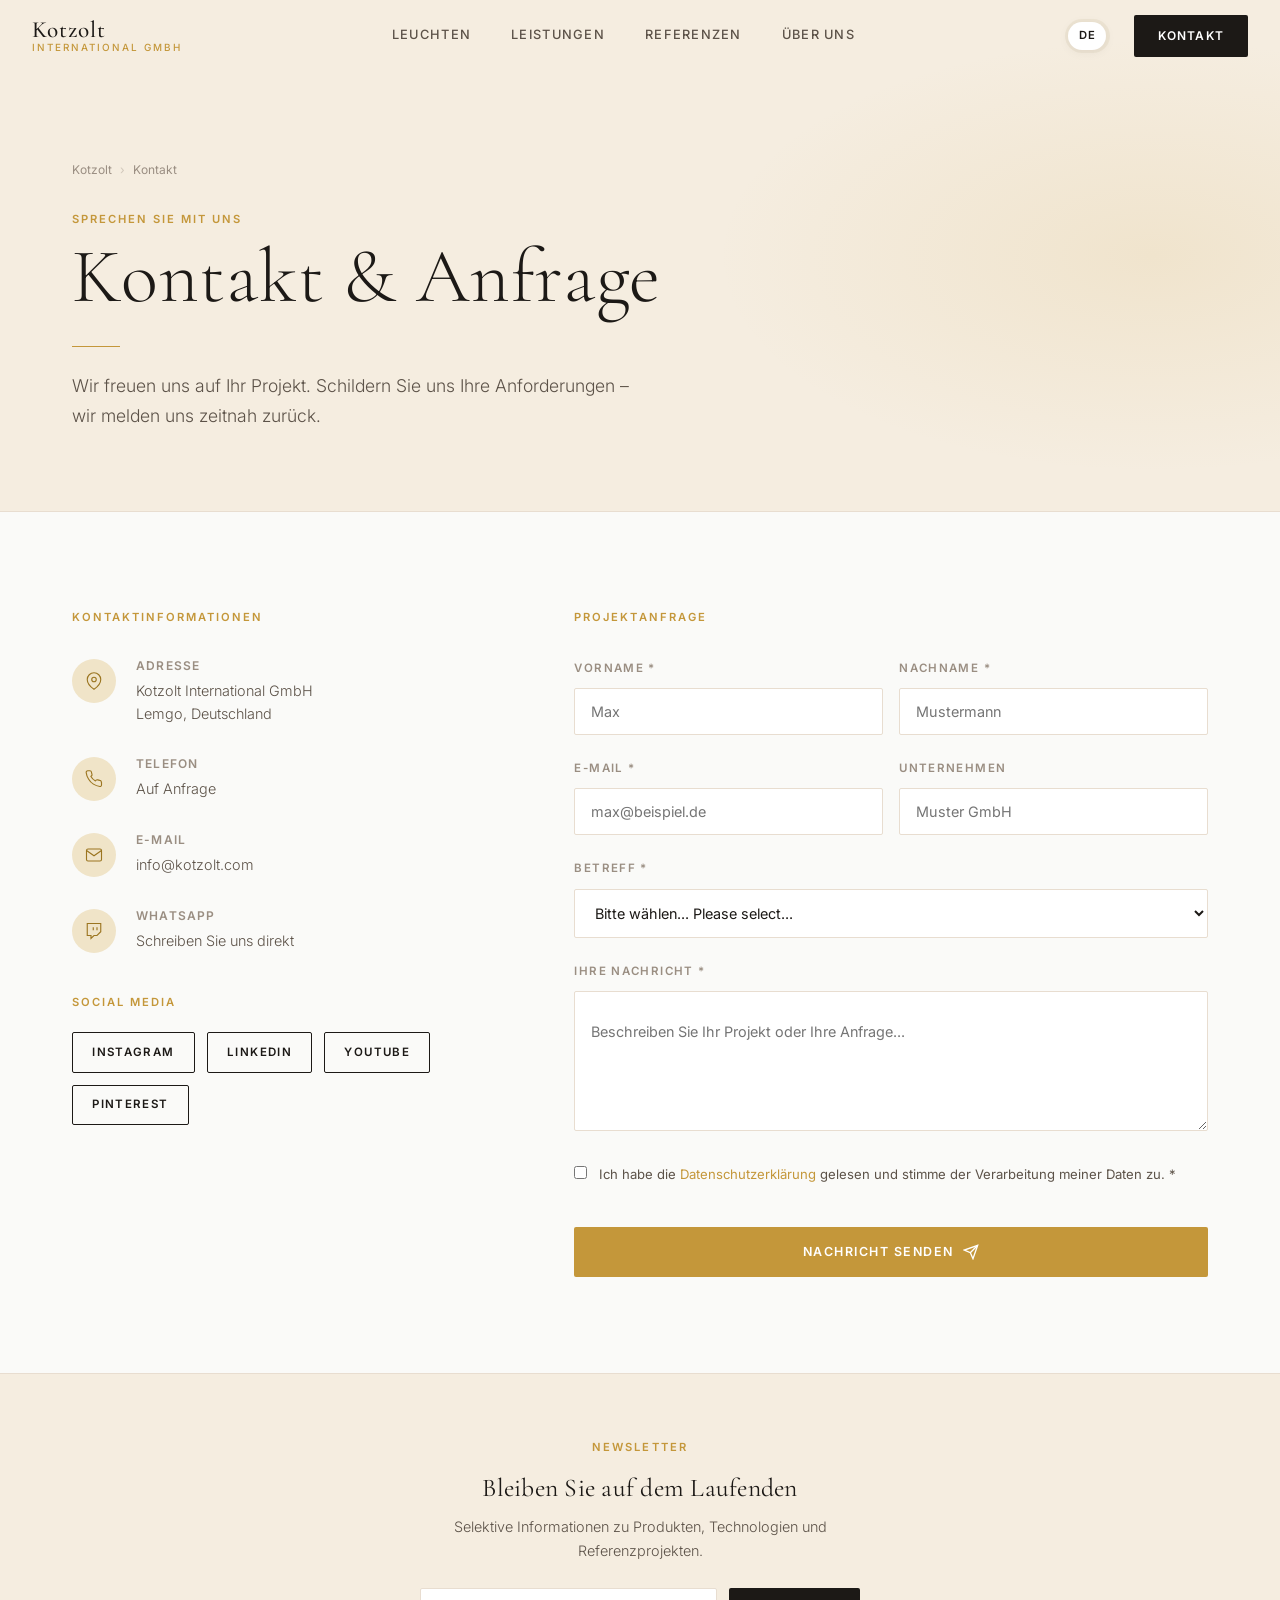
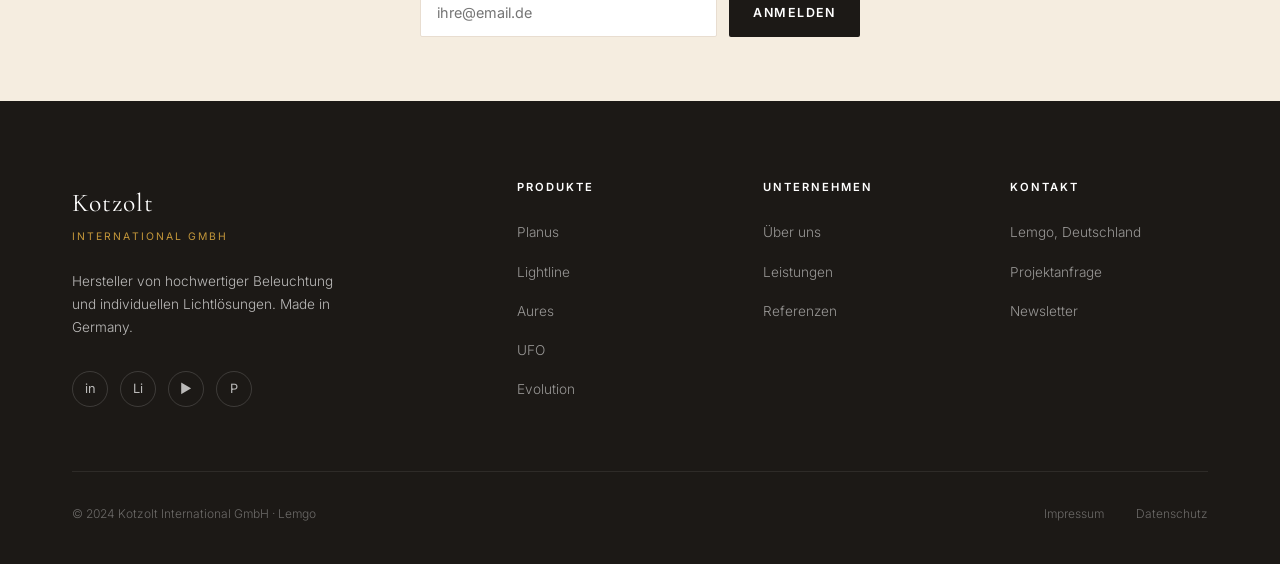
==== kontakt.html @ 17b21932 "Add complete premium bilingual website for Kotzolt International GmbH 6 HTML pages (Home, Produkte, " ====
<!DOCTYPE html>
<html lang="de" class="lang-de">
<head>
  <meta charset="UTF-8" />
  <meta name="viewport" content="width=device-width, initial-scale=1.0" />
  <title>Kontakt — Kotzolt International GmbH</title>
  <meta name="description" content="Kontaktieren Sie Kotzolt International GmbH für Projektanfragen, Beratung und individuelle Lichtlösungen." />
  <link rel="stylesheet" href="css/style.css" />
</head>
<body>

<nav class="mobile-nav" role="dialog">
  <button class="mobile-close" style="position:absolute;top:2rem;right:2rem;font-size:1.5rem;color:var(--text-primary);">✕</button>
  <a href="index.html"><span data-lang="de">Startseite</span><span data-lang="en">Home</span></a>
  <a href="produkte.html"><span data-lang="de">Leuchten</span><span data-lang="en">Products</span></a>
  <a href="leistungen.html"><span data-lang="de">Leistungen</span><span data-lang="en">Services</span></a>
  <a href="referenzen.html"><span data-lang="de">Referenzen</span><span data-lang="en">References</span></a>
  <a href="ueber-uns.html"><span data-lang="de">Über uns</span><span data-lang="en">About</span></a>
  <a href="kontakt.html"><span data-lang="de">Kontakt</span><span data-lang="en">Contact</span></a>
</nav>

<header class="site-header">
  <div class="nav-inner">
    <a href="index.html" class="nav-logo">
      <span class="logo-name">Kotzolt</span>
      <span class="logo-tagline">International GmbH</span>
    </a>
    <nav class="nav-links">
      <a href="produkte.html"><span data-lang="de">Leuchten</span><span data-lang="en">Products</span></a>
      <a href="leistungen.html"><span data-lang="de">Leistungen</span><span data-lang="en">Services</span></a>
      <a href="referenzen.html"><span data-lang="de">Referenzen</span><span data-lang="en">References</span></a>
      <a href="ueber-uns.html"><span data-lang="de">Über uns</span><span data-lang="en">About</span></a>
    </nav>
    <div class="nav-right">
      <div class="lang-switch">
        <button class="lang-btn" data-lang="de">DE</button>
        <button class="lang-btn" data-lang="en">EN</button>
      </div>
      <a href="kontakt.html" class="btn-contact active">
        <span data-lang="de">Kontakt</span><span data-lang="en">Contact</span>
      </a>
      <button class="nav-hamburger" aria-label="Menü">
        <span></span><span></span><span></span>
      </button>
    </div>
  </div>
</header>

<section class="page-hero">
  <div class="container">
    <div class="page-hero-content">
      <nav class="breadcrumb">
        <a href="index.html">Kotzolt</a>
        <span class="breadcrumb-sep">›</span>
        <span><span data-lang="de">Kontakt</span><span data-lang="en">Contact</span></span>
      </nav>
      <span class="label">
        <span data-lang="de">Sprechen Sie mit uns</span>
        <span data-lang="en">Talk to us</span>
      </span>
      <h1>
        <span data-lang="de">Kontakt &amp; Anfrage</span>
        <span data-lang="en">Contact &amp; Inquiry</span>
      </h1>
      <div class="divider"></div>
      <p>
        <span data-lang="de">Wir freuen uns auf Ihr Projekt. Schildern Sie uns Ihre Anforderungen – wir melden uns zeitnah zurück.</span>
        <span data-lang="en">We look forward to your project. Describe your requirements to us – we will get back to you promptly.</span>
      </p>
    </div>
  </div>
</section>

<section class="section">
  <div class="container">
    <div class="contact-grid">

      <!-- Contact Info -->
      <div class="fade-in">
        <span class="label" style="display:block;margin-bottom:2rem;">
          <span data-lang="de">Kontaktinformationen</span>
          <span data-lang="en">Contact Information</span>
        </span>

        <div class="contact-info-item">
          <div class="contact-icon">
            <svg viewBox="0 0 24 24"><path d="M21 10c0 7-9 13-9 13s-9-6-9-13a9 9 0 0 1 18 0z"/><circle cx="12" cy="10" r="3"/></svg>
          </div>
          <div>
            <h4>
              <span data-lang="de">Adresse</span>
              <span data-lang="en">Address</span>
            </h4>
            <p>
              Kotzolt International GmbH<br>
              Lemgo, Deutschland
            </p>
          </div>
        </div>

        <div class="contact-info-item">
          <div class="contact-icon">
            <svg viewBox="0 0 24 24"><path d="M22 16.92v3a2 2 0 0 1-2.18 2 19.79 19.79 0 0 1-8.63-3.07A19.5 19.5 0 0 1 4.69 12 19.79 19.79 0 0 1 1.61 3.42 2 2 0 0 1 3.58 1h3a2 2 0 0 1 2 1.72c.127.96.361 1.903.7 2.81a2 2 0 0 1-.45 2.11L7.91 8.54a16 16 0 0 0 6 6l.92-.92a2 2 0 0 1 2.11-.45c.907.339 1.85.573 2.81.7A2 2 0 0 1 21.73 16l.19.92z"/></svg>
          </div>
          <div>
            <h4>
              <span data-lang="de">Telefon</span>
              <span data-lang="en">Phone</span>
            </h4>
            <p>
              <a href="tel:+495261">
                <span data-lang="de">Auf Anfrage</span>
                <span data-lang="en">On request</span>
              </a>
            </p>
          </div>
        </div>

        <div class="contact-info-item">
          <div class="contact-icon">
            <svg viewBox="0 0 24 24"><path d="M4 4h16c1.1 0 2 .9 2 2v12c0 1.1-.9 2-2 2H4c-1.1 0-2-.9-2-2V6c0-1.1.9-2 2-2z"/><polyline points="22,6 12,13 2,6"/></svg>
          </div>
          <div>
            <h4>E-Mail</h4>
            <p>
              <a href="mailto:info@kotzolt.com">info@kotzolt.com</a>
            </p>
          </div>
        </div>

        <div class="contact-info-item">
          <div class="contact-icon">
            <svg viewBox="0 0 24 24"><path d="M21 2H3v16h5v4l4-4h4l5-5V2zm-10 9V7m5 4V7"/></svg>
          </div>
          <div>
            <h4>WhatsApp</h4>
            <p>
              <span data-lang="de">Schreiben Sie uns direkt</span>
              <span data-lang="en">Write to us directly</span>
            </p>
          </div>
        </div>

        <div style="margin-top:2.5rem;">
          <span class="label" style="display:block;margin-bottom:1.25rem;">
            <span data-lang="de">Social Media</span>
            <span data-lang="en">Social Media</span>
          </span>
          <div style="display:flex;gap:.75rem;flex-wrap:wrap;">
            <a href="https://www.instagram.com" target="_blank" rel="noopener" class="btn btn-outline" style="font-size:.72rem;padding:.6rem 1.2rem;">Instagram</a>
            <a href="https://www.linkedin.com" target="_blank" rel="noopener" class="btn btn-outline" style="font-size:.72rem;padding:.6rem 1.2rem;">LinkedIn</a>
            <a href="https://www.youtube.com/@kotzolt6738" target="_blank" rel="noopener" class="btn btn-outline" style="font-size:.72rem;padding:.6rem 1.2rem;">YouTube</a>
            <a href="https://www.pinterest.com" target="_blank" rel="noopener" class="btn btn-outline" style="font-size:.72rem;padding:.6rem 1.2rem;">Pinterest</a>
          </div>
        </div>
      </div>

      <!-- Contact Form -->
      <div class="fade-in fade-in-delay-1">
        <span class="label" style="display:block;margin-bottom:2rem;">
          <span data-lang="de">Projektanfrage</span>
          <span data-lang="en">Project Inquiry</span>
        </span>

        <form id="contactForm" novalidate>
          <div class="form-row">
            <div class="form-group">
              <label for="firstName">
                <span data-lang="de">Vorname *</span>
                <span data-lang="en">First name *</span>
              </label>
              <input type="text" id="firstName" name="firstName" required
                placeholder="Max" />
            </div>
            <div class="form-group">
              <label for="lastName">
                <span data-lang="de">Nachname *</span>
                <span data-lang="en">Last name *</span>
              </label>
              <input type="text" id="lastName" name="lastName" required
                placeholder="Mustermann" />
            </div>
          </div>

          <div class="form-row">
            <div class="form-group">
              <label for="email">E-Mail *</label>
              <input type="email" id="email" name="email" required
                placeholder="max@beispiel.de" />
            </div>
            <div class="form-group">
              <label for="company">
                <span data-lang="de">Unternehmen</span>
                <span data-lang="en">Company</span>
              </label>
              <input type="text" id="company" name="company"
                placeholder="Muster GmbH" />
            </div>
          </div>

          <div class="form-group">
            <label for="subject">
              <span data-lang="de">Betreff *</span>
              <span data-lang="en">Subject *</span>
            </label>
            <select id="subject" name="subject" required>
              <option value="" disabled selected>
                <span data-lang="de">Bitte wählen...</span>
                <span data-lang="en">Please select...</span>
              </option>
              <option value="produkt"><span data-lang="de">Produktanfrage</span><span data-lang="en">Product inquiry</span></option>
              <option value="projekt"><span data-lang="de">Projektberatung</span><span data-lang="en">Project consultation</span></option>
              <option value="sanierung"><span data-lang="de">Leuchtensanierung</span><span data-lang="en">Luminaire renovation</span></option>
              <option value="sonder"><span data-lang="de">Sonderanfertigung</span><span data-lang="en">Custom solution</span></option>
              <option value="karriere"><span data-lang="de">Karriere</span><span data-lang="en">Careers</span></option>
              <option value="sonstiges"><span data-lang="de">Sonstiges</span><span data-lang="en">Other</span></option>
            </select>
          </div>

          <div class="form-group">
            <label for="message">
              <span data-lang="de">Ihre Nachricht *</span>
              <span data-lang="en">Your message *</span>
            </label>
            <textarea id="message" name="message" required
              placeholder="&#10;Beschreiben Sie Ihr Projekt oder Ihre Anfrage...&#10;"></textarea>
          </div>

          <div class="form-group" style="display:flex;align-items:flex-start;gap:.75rem;">
            <input type="checkbox" id="privacy" name="privacy" required
              style="width:auto;margin-top:.2rem;accent-color:var(--gold);" />
            <label for="privacy" style="text-transform:none;letter-spacing:0;font-size:.82rem;color:var(--text-secondary);font-weight:400;">
              <span data-lang="de">Ich habe die <a href="#" style="color:var(--gold);">Datenschutzerklärung</a> gelesen und stimme der Verarbeitung meiner Daten zu. *</span>
              <span data-lang="en">I have read the <a href="#" style="color:var(--gold);">Privacy Policy</a> and consent to the processing of my data. *</span>
            </label>
          </div>

          <button type="submit" class="btn btn-gold" style="width:100%;justify-content:center;margin-top:.5rem;">
            <span data-lang="de">Nachricht senden</span>
            <span data-lang="en">Send message</span>
            <svg viewBox="0 0 24 24" stroke="currentColor" fill="none" stroke-width="2" style="width:16px;height:16px;">
              <line x1="22" y1="2" x2="11" y2="13"/><polygon points="22 2 15 22 11 13 2 9 22 2"/>
            </svg>
          </button>
        </form>
      </div>

    </div>
  </div>
</section>

<!-- Newsletter -->
<section class="section-sm" style="background:var(--bg-warm);border-top:1px solid var(--border);">
  <div class="container" style="text-align:center;max-width:560px;margin:0 auto;">
    <span class="label fade-in" style="display:block;margin-bottom:1rem;">Newsletter</span>
    <h3 class="fade-in fade-in-delay-1" style="margin-bottom:.75rem;font-size:1.6rem;">
      <span data-lang="de">Bleiben Sie auf dem Laufenden</span>
      <span data-lang="en">Stay up to date</span>
    </h3>
    <p class="fade-in fade-in-delay-2" style="color:var(--text-secondary);font-size:.9rem;font-weight:300;margin-bottom:1.5rem;">
      <span data-lang="de">Selektive Informationen zu Produkten, Technologien und Referenzprojekten.</span>
      <span data-lang="en">Selective information on products, technologies and reference projects.</span>
    </p>
    <form class="fade-in fade-in-delay-3" style="display:flex;gap:.75rem;max-width:440px;margin:0 auto;" onsubmit="return false;">
      <input type="email" placeholder="ihre@email.de" style="flex:1;padding:.875rem 1rem;border:1px solid var(--border);border-radius:var(--radius);font-family:var(--font-sans);font-size:.9rem;background:var(--white);outline:none;" />
      <button type="submit" class="btn btn-primary" style="white-space:nowrap;padding:.875rem 1.5rem;">
        <span data-lang="de">Anmelden</span>
        <span data-lang="en">Subscribe</span>
      </button>
    </form>
  </div>
</section>

<footer class="site-footer">
  <div class="container">
    <div class="footer-grid">
      <div class="footer-brand">
        <div class="logo-name">Kotzolt</div>
        <div class="logo-sub">International GmbH</div>
        <p><span data-lang="de">Hersteller von hochwertiger Beleuchtung und individuellen Lichtlösungen. Made in Germany.</span><span data-lang="en">Manufacturer of high-quality lighting and individual light solutions. Made in Germany.</span></p>
        <div class="footer-social">
          <a href="#" class="social-icon">in</a>
          <a href="#" class="social-icon">Li</a>
          <a href="#" class="social-icon">▶</a>
          <a href="#" class="social-icon">P</a>
        </div>
      </div>
      <div class="footer-col">
        <h5><span data-lang="de">Produkte</span><span data-lang="en">Products</span></h5>
        <ul>
          <li><a href="produkte.html">Planus</a></li>
          <li><a href="produkte.html">Lightline</a></li>
          <li><a href="produkte.html">Aures</a></li>
          <li><a href="produkte.html">UFO</a></li>
          <li><a href="produkte.html">Evolution</a></li>
        </ul>
      </div>
      <div class="footer-col">
        <h5><span data-lang="de">Unternehmen</span><span data-lang="en">Company</span></h5>
        <ul>
          <li><a href="ueber-uns.html"><span data-lang="de">Über uns</span><span data-lang="en">About us</span></a></li>
          <li><a href="leistungen.html"><span data-lang="de">Leistungen</span><span data-lang="en">Services</span></a></li>
          <li><a href="referenzen.html"><span data-lang="de">Referenzen</span><span data-lang="en">References</span></a></li>
        </ul>
      </div>
      <div class="footer-col">
        <h5><span data-lang="de">Kontakt</span><span data-lang="en">Contact</span></h5>
        <ul>
          <li><a href="kontakt.html">Lemgo, Deutschland</a></li>
          <li><a href="kontakt.html"><span data-lang="de">Projektanfrage</span><span data-lang="en">Project inquiry</span></a></li>
          <li><a href="kontakt.html">Newsletter</a></li>
        </ul>
      </div>
    </div>
    <div class="footer-bottom">
      <span>© 2024 Kotzolt International GmbH · Lemgo</span>
      <div class="footer-legal">
        <a href="#"><span data-lang="de">Impressum</span><span data-lang="en">Legal Notice</span></a>
        <a href="#"><span data-lang="de">Datenschutz</span><span data-lang="en">Privacy Policy</span></a>
      </div>
    </div>
  </div>
</footer>

<script src="js/main.js"></script>
</body>
</html>
---- css/style.css ----
/* ============================================================
   KOTZOLT INTERNATIONAL GMBH — Premium Design
   Hell & Elegant · Warm & Atmosphärisch
   ============================================================ */

@import url('https://fonts.googleapis.com/css2?family=Cormorant+Garamond:ital,wght@0,300;0,400;0,500;0,600;1,300;1,400&family=Inter:wght@300;400;500;600&display=swap');

/* ── Variables ─────────────────────────────────────────────── */
:root {
  --bg-primary:    #FAFAF8;
  --bg-warm:       #F5EDE0;
  --bg-cream:      #EDE4D3;
  --bg-card:       #FDFCF9;
  --text-primary:  #1C1916;
  --text-secondary:#5C5248;
  --text-muted:    #9A8E82;
  --gold:          #C4973A;
  --gold-light:    #D4B060;
  --gold-pale:     #F0E4C8;
  --gold-dark:     #9B7520;
  --border:        #E8DDD0;
  --border-light:  #F0EAE0;
  --white:         #FFFFFF;
  --shadow-sm:     0 2px 12px rgba(28,25,22,.06);
  --shadow-md:     0 6px 30px rgba(28,25,22,.10);
  --shadow-lg:     0 16px 60px rgba(28,25,22,.13);
  --radius:        2px;
  --radius-md:     6px;
  --transition:    .35s cubic-bezier(.4,0,.2,1);
  --font-serif:    'Cormorant Garamond', Georgia, serif;
  --font-sans:     'Inter', system-ui, sans-serif;
}

/* ── Reset & Base ───────────────────────────────────────────── */
*, *::before, *::after { box-sizing: border-box; margin: 0; padding: 0; }

html {
  font-size: 16px;
  scroll-behavior: smooth;
  -webkit-font-smoothing: antialiased;
}

body {
  font-family: var(--font-sans);
  background: var(--bg-primary);
  color: var(--text-primary);
  line-height: 1.7;
  overflow-x: hidden;
}

img { max-width: 100%; display: block; }
a  { color: inherit; text-decoration: none; }
ul { list-style: none; }
button { cursor: pointer; border: none; background: none; font: inherit; }

/* ── Typography ─────────────────────────────────────────────── */
h1, h2, h3, h4, h5 {
  font-family: var(--font-serif);
  font-weight: 400;
  line-height: 1.18;
  letter-spacing: .01em;
}
h1 { font-size: clamp(2.8rem, 6vw, 5.5rem); }
h2 { font-size: clamp(2rem, 4vw, 3.4rem); }
h3 { font-size: clamp(1.5rem, 2.5vw, 2rem); }
h4 { font-size: 1.25rem; }

.label {
  font-family: var(--font-sans);
  font-size: .7rem;
  font-weight: 600;
  letter-spacing: .18em;
  text-transform: uppercase;
  color: var(--gold);
}

/* ── Layout ─────────────────────────────────────────────────── */
.container { max-width: 1200px; margin: 0 auto; padding: 0 2rem; }
.section    { padding: 6rem 0; }
.section-sm { padding: 4rem 0; }
.section-lg { padding: 9rem 0; }

.grid-2 { display: grid; grid-template-columns: repeat(2, 1fr); gap: 2rem; }
.grid-3 { display: grid; grid-template-columns: repeat(3, 1fr); gap: 2rem; }
.grid-4 { display: grid; grid-template-columns: repeat(4, 1fr); gap: 1.5rem; }

/* ── Divider ────────────────────────────────────────────────── */
.divider {
  width: 48px;
  height: 1px;
  background: var(--gold);
  margin: 1.5rem 0;
}
.divider-center { margin: 1.5rem auto; }

/* ── Navigation ─────────────────────────────────────────────── */
.site-header {
  position: fixed;
  top: 0; left: 0; right: 0;
  z-index: 100;
  transition: background var(--transition), box-shadow var(--transition);
}

.site-header.scrolled {
  background: rgba(250,250,248,.95);
  backdrop-filter: blur(12px);
  -webkit-backdrop-filter: blur(12px);
  box-shadow: var(--shadow-sm);
}

.nav-inner {
  display: flex;
  align-items: center;
  justify-content: space-between;
  height: 72px;
  padding: 0 2rem;
  max-width: 1360px;
  margin: 0 auto;
}

.nav-logo {
  display: flex;
  flex-direction: column;
  line-height: 1;
}

.nav-logo .logo-name {
  font-family: var(--font-serif);
  font-size: 1.45rem;
  font-weight: 500;
  color: var(--text-primary);
  letter-spacing: .04em;
}

.nav-logo .logo-tagline {
  font-size: .62rem;
  font-weight: 500;
  letter-spacing: .2em;
  text-transform: uppercase;
  color: var(--gold);
  margin-top: .1rem;
}

.nav-links {
  display: flex;
  align-items: center;
  gap: 2.5rem;
}

.nav-links a {
  font-size: .8rem;
  font-weight: 500;
  letter-spacing: .1em;
  text-transform: uppercase;
  color: var(--text-secondary);
  transition: color var(--transition);
  position: relative;
  padding-bottom: .2rem;
}

.nav-links a::after {
  content: '';
  position: absolute;
  bottom: 0; left: 0;
  width: 0; height: 1px;
  background: var(--gold);
  transition: width var(--transition);
}

.nav-links a:hover, .nav-links a.active {
  color: var(--text-primary);
}
.nav-links a:hover::after, .nav-links a.active::after { width: 100%; }

.nav-right {
  display: flex;
  align-items: center;
  gap: 1.5rem;
}

/* Language toggle */
.lang-switch {
  display: flex;
  align-items: center;
  gap: .2rem;
  background: var(--bg-cream);
  border-radius: 20px;
  padding: .15rem .2rem;
}

.lang-btn {
  font-size: .7rem;
  font-weight: 600;
  letter-spacing: .1em;
  padding: .3rem .65rem;
  border-radius: 16px;
  color: var(--text-muted);
  transition: all var(--transition);
}

.lang-btn.active {
  background: var(--white);
  color: var(--text-primary);
  box-shadow: var(--shadow-sm);
}

.btn-contact {
  font-size: .75rem;
  font-weight: 600;
  letter-spacing: .1em;
  text-transform: uppercase;
  padding: .65rem 1.5rem;
  background: var(--text-primary);
  color: var(--white);
  border-radius: var(--radius);
  transition: all var(--transition);
}

.btn-contact:hover {
  background: var(--gold-dark);
}

.nav-hamburger {
  display: none;
  flex-direction: column;
  gap: 5px;
  padding: .5rem;
}

.nav-hamburger span {
  display: block;
  width: 24px;
  height: 1.5px;
  background: var(--text-primary);
  transition: all var(--transition);
}

/* Mobile nav */
.mobile-nav {
  display: none;
  position: fixed;
  inset: 0;
  background: var(--bg-primary);
  z-index: 99;
  flex-direction: column;
  align-items: center;
  justify-content: center;
  gap: 2rem;
}

.mobile-nav.open { display: flex; }

.mobile-nav a {
  font-family: var(--font-serif);
  font-size: 2rem;
  color: var(--text-primary);
  transition: color var(--transition);
}
.mobile-nav a:hover { color: var(--gold); }

/* ── Buttons ─────────────────────────────────────────────────── */
.btn {
  display: inline-flex;
  align-items: center;
  gap: .6rem;
  font-size: .78rem;
  font-weight: 600;
  letter-spacing: .12em;
  text-transform: uppercase;
  padding: .9rem 2rem;
  border-radius: var(--radius);
  transition: all var(--transition);
}

.btn-primary {
  background: var(--text-primary);
  color: var(--white);
}
.btn-primary:hover {
  background: var(--gold-dark);
  transform: translateY(-1px);
  box-shadow: var(--shadow-md);
}

.btn-outline {
  background: transparent;
  color: var(--text-primary);
  border: 1px solid var(--text-primary);
}
.btn-outline:hover {
  background: var(--text-primary);
  color: var(--white);
}

.btn-gold {
  background: var(--gold);
  color: var(--white);
}
.btn-gold:hover {
  background: var(--gold-dark);
  box-shadow: 0 4px 20px rgba(196,151,58,.35);
  transform: translateY(-1px);
}

.btn svg { width: 16px; height: 16px; transition: transform var(--transition); }
.btn:hover svg { transform: translateX(3px); }

/* ── Hero ────────────────────────────────────────────────────── */
.hero {
  min-height: 100vh;
  display: flex;
  align-items: center;
  position: relative;
  overflow: hidden;
  background: var(--bg-primary);
}

.hero::before {
  content: '';
  position: absolute;
  top: -10%;
  right: -5%;
  width: 65%;
  height: 120%;
  background: radial-gradient(ellipse at 70% 40%, rgba(212,176,96,.18) 0%, rgba(240,228,200,.12) 40%, transparent 70%);
  pointer-events: none;
}

.hero::after {
  content: '';
  position: absolute;
  bottom: 0; left: 0;
  width: 100%; height: 1px;
  background: linear-gradient(90deg, transparent, var(--border), transparent);
}

.hero-content {
  position: relative;
  z-index: 1;
  max-width: 780px;
  padding-top: 72px;
}

.hero-content .label { margin-bottom: 1.5rem; }

.hero-content h1 {
  font-weight: 300;
  color: var(--text-primary);
  margin-bottom: 1.5rem;
}

.hero-content h1 em {
  font-style: italic;
  color: var(--gold);
}

.hero-lead {
  font-size: 1.1rem;
  color: var(--text-secondary);
  max-width: 520px;
  margin-bottom: 2.5rem;
  font-weight: 300;
}

.hero-cta {
  display: flex;
  align-items: center;
  gap: 1.5rem;
  flex-wrap: wrap;
}

.hero-scroll {
  position: absolute;
  bottom: 2.5rem;
  left: 50%;
  transform: translateX(-50%);
  display: flex;
  flex-direction: column;
  align-items: center;
  gap: .5rem;
  color: var(--text-muted);
  font-size: .65rem;
  letter-spacing: .2em;
  text-transform: uppercase;
  animation: scrollBounce 2.5s ease-in-out infinite;
}

.scroll-line {
  width: 1px;
  height: 48px;
  background: linear-gradient(to bottom, var(--gold), transparent);
}

@keyframes scrollBounce {
  0%, 100% { transform: translateX(-50%) translateY(0); opacity: .8; }
  50%       { transform: translateX(-50%) translateY(6px); opacity: .4; }
}

/* Floating light orb */
.light-orb {
  position: absolute;
  border-radius: 50%;
  filter: blur(60px);
  pointer-events: none;
  animation: orbFloat 8s ease-in-out infinite;
}

.orb-1 {
  width: 400px; height: 400px;
  top: 10%; right: 8%;
  background: radial-gradient(circle, rgba(212,176,96,.22) 0%, transparent 70%);
}

.orb-2 {
  width: 250px; height: 250px;
  top: 55%; right: 25%;
  background: radial-gradient(circle, rgba(240,228,200,.18) 0%, transparent 70%);
  animation-delay: -3s;
  animation-duration: 11s;
}

@keyframes orbFloat {
  0%, 100% { transform: translate(0, 0) scale(1); }
  33%       { transform: translate(-15px, -20px) scale(1.05); }
  66%       { transform: translate(10px, 15px) scale(.97); }
}

/* ── Section Header ─────────────────────────────────────────── */
.section-header { text-align: center; max-width: 620px; margin: 0 auto 4rem; }
.section-header.left { text-align: left; margin-left: 0; }
.section-header .label { display: block; margin-bottom: 1rem; }
.section-header p { color: var(--text-secondary); font-size: 1.05rem; font-weight: 300; margin-top: 1rem; }

/* ── Product Cards ───────────────────────────────────────────── */
.products-grid {
  display: grid;
  grid-template-columns: repeat(auto-fill, minmax(280px, 1fr));
  gap: 1.5px;
  background: var(--border);
  border: 1.5px solid var(--border);
}

.product-card {
  background: var(--bg-card);
  padding: 2.5rem 2rem;
  transition: all var(--transition);
  position: relative;
  overflow: hidden;
  cursor: pointer;
}

.product-card::before {
  content: '';
  position: absolute;
  inset: 0;
  background: radial-gradient(ellipse at 50% 0%, rgba(212,176,96,.08) 0%, transparent 60%);
  opacity: 0;
  transition: opacity var(--transition);
}

.product-card:hover::before { opacity: 1; }

.product-card:hover {
  background: var(--white);
  box-shadow: var(--shadow-md);
  z-index: 1;
}

.product-number {
  font-family: var(--font-serif);
  font-size: 3.5rem;
  font-weight: 300;
  color: var(--gold-pale);
  line-height: 1;
  margin-bottom: .5rem;
  transition: color var(--transition);
}

.product-card:hover .product-number { color: var(--gold-light); }

.product-card h3 {
  font-size: 1.4rem;
  font-weight: 400;
  margin-bottom: .75rem;
  color: var(--text-primary);
}

.product-card p {
  font-size: .875rem;
  color: var(--text-secondary);
  line-height: 1.65;
  font-weight: 300;
}

.product-tag {
  display: inline-block;
  margin-top: 1.25rem;
  font-size: .65rem;
  font-weight: 600;
  letter-spacing: .15em;
  text-transform: uppercase;
  color: var(--gold);
  padding: .3rem .8rem;
  border: 1px solid var(--gold-pale);
  border-radius: 20px;
}

/* ── Philosophy Quote ────────────────────────────────────────── */
.philosophy {
  background: var(--bg-warm);
  border-top: 1px solid var(--border);
  border-bottom: 1px solid var(--border);
  position: relative;
  overflow: hidden;
}

.philosophy::before {
  content: '';
  position: absolute;
  top: 0; left: 0;
  width: 100%; height: 100%;
  background: radial-gradient(ellipse at 30% 50%, rgba(212,176,96,.12) 0%, transparent 60%);
  pointer-events: none;
}

.philosophy-inner {
  display: grid;
  grid-template-columns: 1fr 2fr;
  gap: 5rem;
  align-items: center;
}

blockquote {
  font-family: var(--font-serif);
  font-size: clamp(1.5rem, 2.5vw, 2.2rem);
  font-weight: 300;
  font-style: italic;
  line-height: 1.5;
  color: var(--text-primary);
}

blockquote cite {
  display: block;
  font-family: var(--font-sans);
  font-style: normal;
  font-size: .75rem;
  font-weight: 500;
  letter-spacing: .15em;
  text-transform: uppercase;
  color: var(--gold);
  margin-top: 1.5rem;
}

.philosophy-facts {
  display: grid;
  grid-template-columns: 1fr 1fr;
  gap: 2rem;
}

.fact-item h4 {
  font-family: var(--font-serif);
  font-size: 2.5rem;
  font-weight: 300;
  color: var(--gold);
  line-height: 1;
  margin-bottom: .4rem;
}

.fact-item p {
  font-size: .85rem;
  color: var(--text-secondary);
  font-weight: 300;
}

/* ── Reference Cards ─────────────────────────────────────────── */
.references-grid {
  display: grid;
  grid-template-columns: repeat(3, 1fr);
  gap: 2rem;
}

.ref-card {
  background: var(--bg-card);
  border: 1px solid var(--border-light);
  border-radius: var(--radius-md);
  overflow: hidden;
  transition: all var(--transition);
}

.ref-card:hover {
  transform: translateY(-4px);
  box-shadow: var(--shadow-md);
}

.ref-card-visual {
  height: 200px;
  background: var(--bg-cream);
  display: flex;
  align-items: center;
  justify-content: center;
  position: relative;
  overflow: hidden;
}

.ref-card-visual::after {
  content: '';
  position: absolute;
  inset: 0;
  background: radial-gradient(ellipse at 50% 50%, rgba(212,176,96,.15) 0%, transparent 70%);
}

.ref-icon {
  font-size: 3rem;
  opacity: .4;
  position: relative;
  z-index: 1;
}

.ref-card-body { padding: 1.75rem; }

.ref-card-body .label { margin-bottom: .75rem; }

.ref-card-body h3 {
  font-size: 1.25rem;
  margin-bottom: .75rem;
  color: var(--text-primary);
}

.ref-card-body p {
  font-size: .85rem;
  color: var(--text-secondary);
  line-height: 1.65;
  font-weight: 300;
}

/* ── Services ────────────────────────────────────────────────── */
.services-list {
  display: grid;
  grid-template-columns: repeat(2, 1fr);
  gap: 3px;
  background: var(--border);
}

.service-item {
  background: var(--bg-card);
  padding: 3rem 2.5rem;
  transition: background var(--transition);
}

.service-item:hover {
  background: var(--bg-warm);
}

.service-icon {
  width: 48px; height: 48px;
  background: var(--gold-pale);
  border-radius: 50%;
  display: flex;
  align-items: center;
  justify-content: center;
  margin-bottom: 1.5rem;
}

.service-icon svg {
  width: 22px; height: 22px;
  stroke: var(--gold-dark);
  fill: none;
  stroke-width: 1.5;
}

.service-item h3 {
  font-size: 1.35rem;
  margin-bottom: .75rem;
}

.service-item p {
  font-size: .875rem;
  color: var(--text-secondary);
  font-weight: 300;
  line-height: 1.7;
}

/* ── CTA Banner ──────────────────────────────────────────────── */
.cta-banner {
  background: var(--text-primary);
  color: var(--white);
  text-align: center;
  position: relative;
  overflow: hidden;
}

.cta-banner::before {
  content: '';
  position: absolute;
  top: 50%; left: 50%;
  transform: translate(-50%, -50%);
  width: 700px; height: 700px;
  background: radial-gradient(circle, rgba(212,176,96,.12) 0%, transparent 60%);
  pointer-events: none;
}

.cta-banner .label { color: var(--gold-light); margin-bottom: 1.25rem; }
.cta-banner h2 { color: var(--white); margin-bottom: 1rem; }
.cta-banner p { color: rgba(255,255,255,.65); font-size: 1.05rem; font-weight: 300; max-width: 480px; margin: 0 auto 2.5rem; }

/* ── Footer ──────────────────────────────────────────────────── */
.site-footer {
  background: var(--text-primary);
  color: rgba(255,255,255,.7);
  padding: 5rem 0 2.5rem;
}

.footer-grid {
  display: grid;
  grid-template-columns: 2fr 1fr 1fr 1fr;
  gap: 3rem;
  margin-bottom: 4rem;
}

.footer-brand .logo-name {
  font-family: var(--font-serif);
  font-size: 1.6rem;
  color: var(--white);
  letter-spacing: .04em;
}

.footer-brand .logo-sub {
  font-size: .65rem;
  letter-spacing: .2em;
  text-transform: uppercase;
  color: var(--gold);
  margin-top: .2rem;
  margin-bottom: 1.5rem;
}

.footer-brand p {
  font-size: .85rem;
  font-weight: 300;
  line-height: 1.7;
  max-width: 280px;
}

.footer-social {
  display: flex;
  gap: .75rem;
  margin-top: 2rem;
}

.social-icon {
  width: 36px; height: 36px;
  border: 1px solid rgba(255,255,255,.15);
  border-radius: 50%;
  display: flex;
  align-items: center;
  justify-content: center;
  transition: all var(--transition);
  font-size: .8rem;
}

.social-icon:hover {
  border-color: var(--gold);
  background: rgba(212,176,96,.1);
  color: var(--gold);
}

.footer-col h5 {
  font-family: var(--font-sans);
  font-size: .7rem;
  font-weight: 600;
  letter-spacing: .18em;
  text-transform: uppercase;
  color: var(--white);
  margin-bottom: 1.5rem;
}

.footer-col ul { display: flex; flex-direction: column; gap: .75rem; }

.footer-col a {
  font-size: .85rem;
  font-weight: 300;
  color: rgba(255,255,255,.55);
  transition: color var(--transition);
}
.footer-col a:hover { color: var(--gold-light); }

.footer-bottom {
  padding-top: 2rem;
  border-top: 1px solid rgba(255,255,255,.08);
  display: flex;
  justify-content: space-between;
  align-items: center;
  font-size: .75rem;
  font-weight: 300;
  color: rgba(255,255,255,.35);
}

.footer-legal { display: flex; gap: 2rem; }
.footer-legal a { color: rgba(255,255,255,.35); transition: color var(--transition); }
.footer-legal a:hover { color: var(--gold-light); }

/* ── Page Hero (sub pages) ───────────────────────────────────── */
.page-hero {
  padding: 10rem 0 5rem;
  background: var(--bg-warm);
  border-bottom: 1px solid var(--border);
  position: relative;
  overflow: hidden;
}

.page-hero::before {
  content: '';
  position: absolute;
  top: 0; right: 0;
  width: 50%; height: 100%;
  background: radial-gradient(ellipse at 80% 50%, rgba(212,176,96,.15) 0%, transparent 60%);
  pointer-events: none;
}

.page-hero-content { position: relative; z-index: 1; }
.page-hero .label { margin-bottom: 1rem; }
.page-hero h1 { font-weight: 300; margin-bottom: 1.25rem; }
.page-hero p { font-size: 1.1rem; color: var(--text-secondary); font-weight: 300; max-width: 560px; }

/* ── Product Detail Cards ────────────────────────────────────── */
.product-detail-card {
  background: var(--bg-card);
  border: 1px solid var(--border-light);
  padding: 2.5rem;
  border-radius: var(--radius-md);
  transition: all var(--transition);
}

.product-detail-card:hover {
  border-color: var(--gold-pale);
  box-shadow: var(--shadow-md);
}

.product-visual {
  height: 220px;
  background: linear-gradient(135deg, var(--bg-warm) 0%, var(--bg-cream) 100%);
  border-radius: var(--radius);
  margin-bottom: 1.75rem;
  display: flex;
  align-items: center;
  justify-content: center;
  position: relative;
  overflow: hidden;
}

.product-visual::after {
  content: '';
  position: absolute;
  bottom: 0; left: 50%;
  transform: translateX(-50%);
  width: 60%; height: 50%;
  background: radial-gradient(ellipse at 50% 100%, rgba(212,176,96,.2) 0%, transparent 70%);
}

.product-visual-icon {
  font-size: 3.5rem;
  opacity: .3;
  position: relative;
  z-index: 1;
}

.product-features {
  display: flex;
  flex-wrap: wrap;
  gap: .5rem;
  margin-top: 1.25rem;
}

.feature-tag {
  font-size: .65rem;
  font-weight: 500;
  letter-spacing: .1em;
  text-transform: uppercase;
  padding: .3rem .7rem;
  background: var(--bg-warm);
  border-radius: 20px;
  color: var(--text-secondary);
}

/* ── Contact Form ────────────────────────────────────────────── */
.contact-grid {
  display: grid;
  grid-template-columns: 1fr 1.5fr;
  gap: 5rem;
  align-items: start;
}

.contact-info-item {
  display: flex;
  gap: 1.25rem;
  margin-bottom: 2rem;
}

.contact-icon {
  width: 44px; height: 44px;
  background: var(--gold-pale);
  border-radius: 50%;
  display: flex;
  align-items: center;
  justify-content: center;
  flex-shrink: 0;
}

.contact-icon svg {
  width: 18px; height: 18px;
  stroke: var(--gold-dark);
  fill: none;
  stroke-width: 1.5;
}

.contact-info-item h4 {
  font-family: var(--font-sans);
  font-size: .75rem;
  font-weight: 600;
  letter-spacing: .1em;
  text-transform: uppercase;
  color: var(--text-muted);
  margin-bottom: .35rem;
}

.contact-info-item p, .contact-info-item a {
  font-size: .9rem;
  color: var(--text-secondary);
  font-weight: 300;
  line-height: 1.6;
}

.form-group {
  margin-bottom: 1.5rem;
}

.form-group label {
  display: block;
  font-size: .72rem;
  font-weight: 600;
  letter-spacing: .12em;
  text-transform: uppercase;
  color: var(--text-muted);
  margin-bottom: .6rem;
}

.form-group input,
.form-group select,
.form-group textarea {
  width: 100%;
  padding: .875rem 1rem;
  background: var(--white);
  border: 1px solid var(--border);
  border-radius: var(--radius);
  font-family: var(--font-sans);
  font-size: .9rem;
  color: var(--text-primary);
  transition: border-color var(--transition), box-shadow var(--transition);
  outline: none;
}

.form-group input:focus,
.form-group select:focus,
.form-group textarea:focus {
  border-color: var(--gold);
  box-shadow: 0 0 0 3px rgba(196,151,58,.1);
}

.form-group textarea { min-height: 140px; resize: vertical; }

.form-row { display: grid; grid-template-columns: 1fr 1fr; gap: 1rem; }

/* ── About page ──────────────────────────────────────────────── */
.about-split {
  display: grid;
  grid-template-columns: 1fr 1fr;
  gap: 6rem;
  align-items: center;
}

.about-visual {
  height: 500px;
  background: var(--bg-cream);
  border-radius: var(--radius-md);
  position: relative;
  overflow: hidden;
  display: flex;
  align-items: center;
  justify-content: center;
}

.about-visual::before {
  content: '';
  position: absolute;
  inset: 0;
  background: radial-gradient(ellipse at 40% 40%, rgba(212,176,96,.2) 0%, transparent 60%);
}

.about-visual-icon { font-size: 6rem; opacity: .2; position: relative; z-index: 1; }

.about-values { margin-top: 3rem; }

.value-item {
  display: flex;
  gap: 1.25rem;
  padding: 1.5rem 0;
  border-bottom: 1px solid var(--border-light);
}
.value-item:last-child { border-bottom: none; }

.value-num {
  font-family: var(--font-serif);
  font-size: 1.5rem;
  font-weight: 300;
  color: var(--gold);
  min-width: 2rem;
}

.value-item h4 { font-size: 1rem; font-weight: 500; margin-bottom: .4rem; }
.value-item p { font-size: .85rem; color: var(--text-secondary); font-weight: 300; line-height: 1.65; }

/* ── Animations ──────────────────────────────────────────────── */
.fade-in {
  opacity: 0;
  transform: translateY(24px);
  transition: opacity .7s ease, transform .7s ease;
}
.fade-in.visible {
  opacity: 1;
  transform: none;
}
.fade-in-delay-1 { transition-delay: .1s; }
.fade-in-delay-2 { transition-delay: .2s; }
.fade-in-delay-3 { transition-delay: .3s; }
.fade-in-delay-4 { transition-delay: .4s; }

/* ── Breadcrumb ──────────────────────────────────────────────── */
.breadcrumb {
  display: flex;
  align-items: center;
  gap: .5rem;
  font-size: .75rem;
  color: var(--text-muted);
  margin-bottom: 1.5rem;
}
.breadcrumb a { color: var(--text-muted); }
.breadcrumb a:hover { color: var(--gold); }
.breadcrumb-sep { opacity: .4; }

/* ── Responsive ──────────────────────────────────────────────── */
@media (max-width: 1024px) {
  .footer-grid { grid-template-columns: 1fr 1fr; }
  .philosophy-inner { grid-template-columns: 1fr; gap: 3rem; }
  .about-split { grid-template-columns: 1fr; gap: 3rem; }
  .about-visual { height: 320px; }
  .contact-grid { grid-template-columns: 1fr; gap: 3rem; }
}

@media (max-width: 768px) {
  .nav-links, .btn-contact { display: none; }
  .nav-hamburger { display: flex; }
  .grid-2, .grid-3, .grid-4 { grid-template-columns: 1fr; }
  .references-grid { grid-template-columns: 1fr; }
  .services-list { grid-template-columns: 1fr; }
  .form-row { grid-template-columns: 1fr; }
  .philosophy-facts { grid-template-columns: 1fr 1fr; }
  .footer-grid { grid-template-columns: 1fr; gap: 2rem; }
  .footer-bottom { flex-direction: column; gap: 1rem; text-align: center; }
  .hero-cta { flex-direction: column; align-items: flex-start; }
  .section { padding: 4rem 0; }
  .section-lg { padding: 5rem 0; }
}

@media (max-width: 480px) {
  .container { padding: 0 1.25rem; }
  .products-grid { grid-template-columns: 1fr; gap: 1px; }
  .philosophy-facts { grid-template-columns: 1fr; }
}

/* ── Lang hidden ──────────────────────────────────────────────── */
[data-lang-content] { display: block; }
.lang-en [data-lang="de"], .lang-de [data-lang="en"] { display: none; }
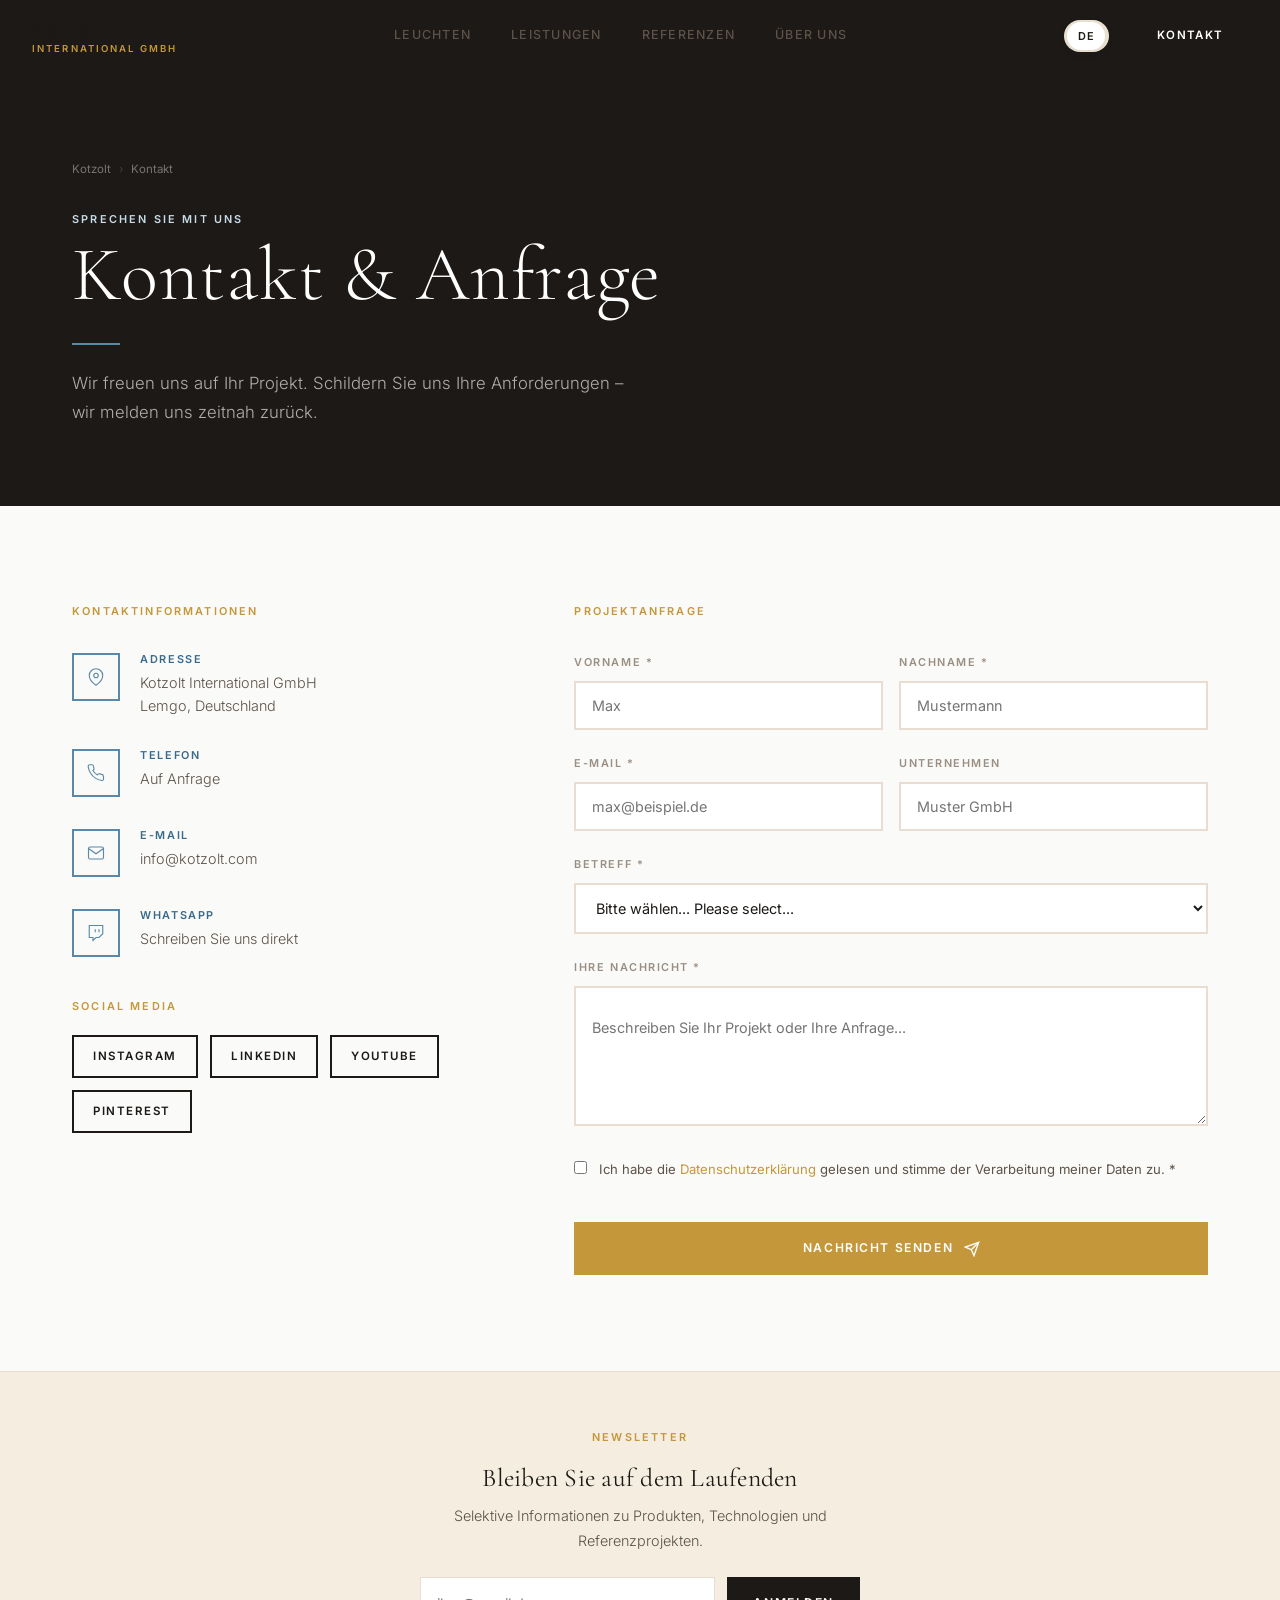
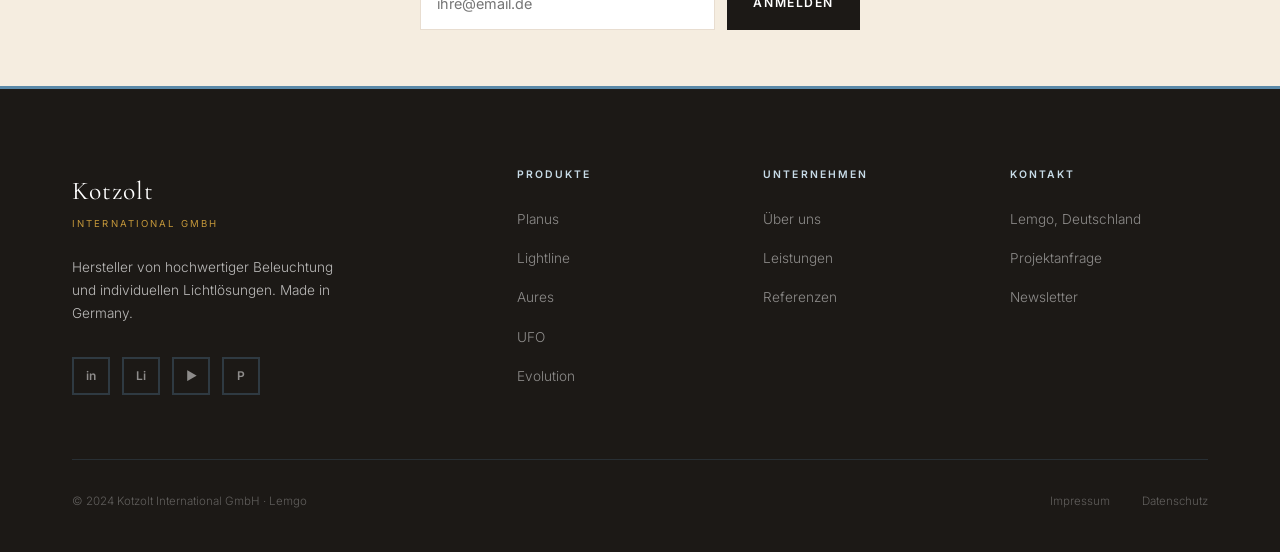
==== commit a4b8b77c: "v3: scroll progress bar, FORMATIO product slider, more parallax - Add fixed scroll progress bar (gol" ====
--- a/kontakt.html
+++ b/kontakt.html
@@ -8,6 +8,9 @@
   <link rel="stylesheet" href="css/style.css" />
 </head>
 <body>
+
+<!-- Scroll Progress -->
+<div class="scroll-progress" id="scrollProgress"></div>
 
 <nav class="mobile-nav" role="dialog">
   <button class="mobile-close" style="position:absolute;top:2rem;right:2rem;font-size:1.5rem;color:var(--text-primary);">✕</button>
--- a/css/style.css
+++ b/css/style.css
@@ -1,6 +1,6 @@
 /* ============================================================
-   KOTZOLT INTERNATIONAL GMBH — Premium Design
-   Hell & Elegant · Warm & Atmosphärisch
+   KOTZOLT — Premium Design · v2
+   Scroll-Effekte · Parallax · Kalte Grenzen · Starke Schatten
    ============================================================ */
 
 @import url('https://fonts.googleapis.com/css2?family=Cormorant+Garamond:ital,wght@0,300;0,400;0,500;0,600;1,300;1,400&family=Inter:wght@300;400;500;600&display=swap');
@@ -18,1064 +18,602 @@
   --gold-light:    #D4B060;
   --gold-pale:     #F0E4C8;
   --gold-dark:     #9B7520;
+  --cold:          #5A89A8;
+  --cold-dark:     #3A6A8A;
+  --cold-pale:     #C8DCE8;
   --border:        #E8DDD0;
   --border-light:  #F0EAE0;
   --white:         #FFFFFF;
+  --shadow-hard:   10px 10px 0 var(--text-primary);
+  --shadow-cold:   10px 10px 0 var(--cold-dark);
+  --shadow-strong: 0 30px 90px rgba(28,25,22,.22);
   --shadow-sm:     0 2px 12px rgba(28,25,22,.06);
   --shadow-md:     0 6px 30px rgba(28,25,22,.10);
-  --shadow-lg:     0 16px 60px rgba(28,25,22,.13);
-  --radius:        2px;
-  --radius-md:     6px;
-  --transition:    .35s cubic-bezier(.4,0,.2,1);
+  --radius:        0px;
+  --transition:    .38s cubic-bezier(.4,0,.2,1);
   --font-serif:    'Cormorant Garamond', Georgia, serif;
   --font-sans:     'Inter', system-ui, sans-serif;
 }
 
-/* ── Reset & Base ───────────────────────────────────────────── */
+/* ── Reset ──────────────────────────────────────────────────── */
 *, *::before, *::after { box-sizing: border-box; margin: 0; padding: 0; }
-
-html {
-  font-size: 16px;
-  scroll-behavior: smooth;
-  -webkit-font-smoothing: antialiased;
-}
-
-body {
-  font-family: var(--font-sans);
-  background: var(--bg-primary);
-  color: var(--text-primary);
-  line-height: 1.7;
-  overflow-x: hidden;
-}
-
-img { max-width: 100%; display: block; }
-a  { color: inherit; text-decoration: none; }
-ul { list-style: none; }
+html { font-size: 16px; scroll-behavior: smooth; -webkit-font-smoothing: antialiased; }
+body { font-family: var(--font-sans); background: var(--bg-primary); color: var(--text-primary); line-height: 1.7; overflow-x: hidden; }
+img  { max-width: 100%; display: block; }
+a    { color: inherit; text-decoration: none; }
+ul   { list-style: none; }
 button { cursor: pointer; border: none; background: none; font: inherit; }
 
 /* ── Typography ─────────────────────────────────────────────── */
-h1, h2, h3, h4, h5 {
-  font-family: var(--font-serif);
-  font-weight: 400;
-  line-height: 1.18;
-  letter-spacing: .01em;
-}
+h1, h2, h3, h4, h5 { font-family: var(--font-serif); font-weight: 400; line-height: 1.15; letter-spacing: .01em; }
 h1 { font-size: clamp(2.8rem, 6vw, 5.5rem); }
 h2 { font-size: clamp(2rem, 4vw, 3.4rem); }
-h3 { font-size: clamp(1.5rem, 2.5vw, 2rem); }
-h4 { font-size: 1.25rem; }
-
-.label {
-  font-family: var(--font-sans);
-  font-size: .7rem;
+h3 { font-size: clamp(1.4rem, 2.2vw, 2rem); }
+h4 { font-size: 1.2rem; }
+.label { font-family: var(--font-sans); font-size: .68rem; font-weight: 600; letter-spacing: .2em; text-transform: uppercase; color: var(--gold); }
+
+/* ── Layout ─────────────────────────────────────────────────── */
+.container  { max-width: 1200px; margin: 0 auto; padding: 0 2rem; }
+.section    { padding: 6rem 0; }
+.section-sm { padding: 3.5rem 0; }
+.section-lg { padding: 9rem 0; }
+
+/* ── Divider ────────────────────────────────────────────────── */
+.divider        { width: 48px; height: 2px; background: var(--gold); margin: 1.5rem 0; }
+.divider-center { margin: 1.5rem auto; }
+.divider-cold   { background: var(--cold); }
+
+/* ── Navigation ─────────────────────────────────────────────── */
+.site-header { position: fixed; top: 0; left: 0; right: 0; z-index: 100; transition: background var(--transition), box-shadow var(--transition); }
+.site-header.scrolled { background: rgba(250,250,248,.96); backdrop-filter: blur(14px); -webkit-backdrop-filter: blur(14px); box-shadow: 0 1px 0 var(--border), var(--shadow-sm); }
+.nav-inner { display: flex; align-items: center; justify-content: space-between; height: 72px; padding: 0 2rem; max-width: 1360px; margin: 0 auto; }
+.nav-logo { display: flex; flex-direction: column; line-height: 1; }
+.nav-logo .logo-name    { font-family: var(--font-serif); font-size: 1.45rem; font-weight: 500; color: var(--text-primary); letter-spacing: .04em; }
+.nav-logo .logo-tagline { font-size: .6rem; font-weight: 600; letter-spacing: .22em; text-transform: uppercase; color: var(--gold); margin-top: .12rem; }
+.nav-links { display: flex; align-items: center; gap: 2.5rem; }
+.nav-links a { font-size: .78rem; font-weight: 500; letter-spacing: .1em; text-transform: uppercase; color: var(--text-secondary); transition: color var(--transition); position: relative; padding-bottom: .2rem; }
+.nav-links a::after { content: ''; position: absolute; bottom: 0; left: 0; width: 0; height: 1px; background: var(--cold); transition: width var(--transition); }
+.nav-links a:hover, .nav-links a.active { color: var(--text-primary); }
+.nav-links a:hover::after, .nav-links a.active::after { width: 100%; }
+.nav-right { display: flex; align-items: center; gap: 1.5rem; }
+.lang-switch { display: flex; align-items: center; gap: .2rem; background: var(--bg-cream); border-radius: 20px; padding: .15rem .2rem; }
+.lang-btn { font-size: .68rem; font-weight: 600; letter-spacing: .1em; padding: .3rem .65rem; border-radius: 16px; color: var(--text-muted); transition: all var(--transition); }
+.lang-btn.active { background: var(--white); color: var(--text-primary); box-shadow: var(--shadow-sm); }
+.btn-contact { font-size: .72rem; font-weight: 600; letter-spacing: .12em; text-transform: uppercase; padding: .6rem 1.4rem; background: var(--text-primary); color: var(--white); border: 2px solid var(--text-primary); transition: all var(--transition); }
+.btn-contact:hover { background: transparent; color: var(--text-primary); }
+.nav-hamburger { display: none; flex-direction: column; gap: 5px; padding: .5rem; }
+.nav-hamburger span { display: block; width: 24px; height: 1.5px; background: var(--text-primary); transition: all var(--transition); }
+
+/* Mobile nav */
+.mobile-nav { display: none; position: fixed; inset: 0; background: var(--bg-primary); z-index: 99; flex-direction: column; align-items: center; justify-content: center; gap: 2rem; }
+.mobile-nav.open { display: flex; }
+.mobile-nav a { font-family: var(--font-serif); font-size: 2rem; color: var(--text-primary); transition: color var(--transition); }
+.mobile-nav a:hover { color: var(--cold); }
+
+/* ── Buttons ─────────────────────────────────────────────────── */
+.btn { display: inline-flex; align-items: center; gap: .65rem; font-size: .76rem; font-weight: 600; letter-spacing: .13em; text-transform: uppercase; padding: .9rem 2rem; transition: all var(--transition); border: 2px solid transparent; }
+.btn-primary { background: var(--text-primary); color: var(--white); border-color: var(--text-primary); }
+.btn-primary:hover { background: var(--cold-dark); border-color: var(--cold-dark); box-shadow: var(--shadow-cold); transform: translate(-2px,-2px); }
+.btn-outline { background: transparent; color: var(--text-primary); border-color: var(--text-primary); }
+.btn-outline:hover { background: var(--text-primary); color: var(--white); box-shadow: var(--shadow-hard); transform: translate(-2px,-2px); }
+.btn-gold { background: var(--gold); color: var(--white); border-color: var(--gold); }
+.btn-gold:hover { background: var(--gold-dark); border-color: var(--gold-dark); box-shadow: 10px 10px 0 var(--gold-pale); transform: translate(-2px,-2px); }
+.btn-cold { background: var(--cold-dark); color: var(--white); border-color: var(--cold-dark); }
+.btn-cold:hover { background: var(--text-primary); border-color: var(--text-primary); box-shadow: var(--shadow-hard); transform: translate(-2px,-2px); }
+.btn svg { width: 16px; height: 16px; transition: transform var(--transition); flex-shrink: 0; }
+.btn:hover svg { transform: translateX(4px); }
+
+/* ── HERO ────────────────────────────────────────────────────── */
+.hero { position: relative; min-height: 100vh; display: flex; align-items: center; overflow: hidden; }
+.hero-parallax-bg {
+  position: absolute; inset: -25% 0;
+  
+  background-size: cover; background-position: center;
+  will-change: transform;
+}
+.hero-overlay { position: absolute; inset: 0; background: linear-gradient(105deg, rgba(250,250,248,.94) 0%, rgba(245,237,224,.88) 40%, rgba(237,228,211,.6) 70%, transparent 100%); }
+.hero-content { position: relative; z-index: 1; padding-top: 72px; max-width: 780px; }
+.hero-content .label { margin-bottom: 1.5rem; display: block; }
+.hero-content h1 { font-weight: 300; margin-bottom: 1.5rem; }
+.hero-content h1 em { font-style: italic; color: var(--cold-dark); }
+.hero-lead { font-size: 1.05rem; color: var(--text-secondary); max-width: 520px; margin-bottom: 2.5rem; font-weight: 300; line-height: 1.75; }
+.hero-cta { display: flex; align-items: center; gap: 1.25rem; flex-wrap: wrap; }
+.hero-badge { position: absolute; top: 50%; right: 5%; transform: translateY(-50%); display: flex; flex-direction: column; align-items: center; gap: .5rem; border: 2px solid var(--cold); padding: 2rem 1.75rem; background: rgba(255,255,255,.85); backdrop-filter: blur(8px); box-shadow: var(--shadow-cold); }
+.hero-badge .badge-num { font-family: var(--font-serif); font-size: 3.5rem; font-weight: 300; color: var(--cold-dark); line-height: 1; }
+.hero-badge .badge-label { font-size: .62rem; font-weight: 600; letter-spacing: .18em; text-transform: uppercase; color: var(--text-muted); text-align: center; max-width: 120px; }
+.hero-scroll { position: absolute; bottom: 2.5rem; left: 50%; transform: translateX(-50%); display: flex; flex-direction: column; align-items: center; gap: .5rem; color: var(--text-muted); font-size: .6rem; letter-spacing: .22em; text-transform: uppercase; animation: scrollBounce 2.5s ease-in-out infinite; }
+.scroll-line { width: 1px; height: 52px; background: linear-gradient(to bottom, var(--cold), transparent); }
+@keyframes scrollBounce { 0%,100%{transform:translateX(-50%) translateY(0);opacity:.8} 50%{transform:translateX(-50%) translateY(7px);opacity:.3} }
+
+/* ── Counter Bar ─────────────────────────────────────────────── */
+.counter-bar { background: var(--text-primary); }
+.counter-grid { display: grid; grid-template-columns: repeat(4, 1fr); border: 2px solid var(--cold); box-shadow: var(--shadow-cold); }
+.counter-item { padding: 2.75rem 2rem; text-align: center; border-right: 1px solid rgba(90,137,168,.25); position: relative; }
+.counter-item:last-child { border-right: none; }
+.counter-item::before { content: ''; position: absolute; top: 0; left: 0; right: 0; height: 2px; background: transparent; transition: background var(--transition); }
+.counter-item:hover::before { background: var(--gold); }
+.counter-num { font-family: var(--font-serif); font-size: 3.8rem; font-weight: 300; color: var(--gold); line-height: 1; display: block; }
+.counter-label { font-size: .62rem; font-weight: 600; letter-spacing: .2em; text-transform: uppercase; color: rgba(255,255,255,.4); margin-top: .75rem; display: block; }
+
+/* ── ARROW INFO LAYOUT ───────────────────────────────────────── */
+/* Das Kernstück: Bild ──→ Info oder Info ←── Bild */
+.arrow-info-list { display: flex; flex-direction: column; gap: 2px; background: var(--cold); }
+.arrow-info {
+  display: flex;
+  align-items: stretch;
+  min-height: 400px;
+  background: var(--bg-card);
+  overflow: hidden;
+  transition: transform var(--transition);
+  position: relative;
+}
+.arrow-info::after {
+  content: '';
+  position: absolute;
+  inset: 0;
+  box-shadow: inset 0 0 0 2px var(--cold);
+  pointer-events: none;
+  opacity: 0;
+  transition: opacity var(--transition);
+}
+.arrow-info:hover::after { opacity: 1; }
+.arrow-info:hover { transform: translateX(-4px); box-shadow: 14px 0 0 var(--cold); }
+.arrow-info.reverse { flex-direction: row-reverse; }
+.arrow-info.reverse:hover { transform: translateX(4px); box-shadow: -14px 0 0 var(--cold); }
+
+.arrow-info-img { width: 46%; flex-shrink: 0; position: relative; overflow: hidden; }
+.arrow-info-img img { width: 100%; height: 100%; object-fit: cover; transition: transform 1s ease; display: block; }
+.arrow-info:hover .arrow-info-img img { transform: scale(1.07); }
+.arrow-img-overlay { position: absolute; inset: 0; background: linear-gradient(to right, transparent 60%, rgba(253,252,249,.2)); pointer-events: none; }
+.arrow-info.reverse .arrow-img-overlay { background: linear-gradient(to left, transparent 60%, rgba(253,252,249,.2)); }
+
+.arrow-info-connector {
+  width: 80px; flex-shrink: 0;
+  display: flex; align-items: center; justify-content: center;
+  background: var(--text-primary);
+  border-left: 2px solid var(--cold);
+  border-right: 2px solid var(--cold);
+  position: relative;
+}
+.arrow-info-connector::before {
+  font-family: var(--font-serif);
+  font-size: 3rem; font-weight: 300;
+  color: var(--gold);
+  content: '→';
+  line-height: 1;
+  display: block;
+  transition: transform var(--transition), color var(--transition);
+}
+.arrow-info:hover .arrow-info-connector::before { transform: scale(1.2); color: var(--cold-pale); }
+.arrow-info.reverse .arrow-info-connector::before { content: '←'; }
+
+.arrow-info-body {
+  flex: 1;
+  padding: 3rem 3.5rem;
+  display: flex; flex-direction: column; justify-content: center;
+  border-top: 3px solid transparent;
+  transition: border-color var(--transition);
+}
+.arrow-info:hover .arrow-info-body { border-top-color: var(--cold); }
+.arrow-info-body .label { margin-bottom: 1rem; display: block; }
+.arrow-info-body h3 { font-size: clamp(1.5rem, 2.2vw, 2.1rem); margin-bottom: 1rem; }
+.arrow-info-body .divider { margin: 1rem 0 1.25rem; }
+.arrow-info-body p { font-size: .88rem; color: var(--text-secondary); font-weight: 300; line-height: 1.8; margin-bottom: .75rem; }
+.arrow-info-tags { display: flex; flex-wrap: wrap; gap: .4rem; margin-top: 1.25rem; margin-bottom: 1.5rem; }
+.arrow-tag { font-size: .62rem; font-weight: 600; letter-spacing: .12em; text-transform: uppercase; padding: .3rem .75rem; border: 1.5px solid var(--cold-pale); color: var(--cold-dark); }
+
+/* ── Parallax Divider ────────────────────────────────────────── */
+.parallax-divider {
+  position: relative; overflow: hidden;
+  min-height: 420px; display: flex; align-items: center;
+}
+.parallax-divider-bg {
+  position: absolute; inset: -30% 0;
+  background-size: cover; background-position: center;
+  will-change: transform;
+}
+.parallax-divider-overlay { position: absolute; inset: 0; }
+.parallax-divider-content { position: relative; z-index: 1; color: var(--white); }
+.parallax-divider-content blockquote {
+  font-family: var(--font-serif); font-size: clamp(1.8rem, 3.5vw, 3rem);
+  font-weight: 300; font-style: italic; line-height: 1.35; color: var(--white);
+}
+.parallax-divider-content blockquote cite {
+  display: block; font-family: var(--font-sans); font-style: normal;
+  font-size: .72rem; font-weight: 600; letter-spacing: .2em;
+  text-transform: uppercase; color: var(--gold-light); margin-top: 1.75rem;
+}
+
+/* ── Section Header ─────────────────────────────────────────── */
+.section-header { text-align: center; max-width: 640px; margin: 0 auto 4rem; }
+.section-header.left { text-align: left; margin-left: 0; }
+.section-header .label { display: block; margin-bottom: 1rem; }
+.section-header p { color: var(--text-secondary); font-size: 1rem; font-weight: 300; margin-top: 1rem; line-height: 1.75; }
+
+/* ── References enhanced ─────────────────────────────────────── */
+.ref-visual-img { width: 100%; height: 100%; object-fit: cover; transition: transform 1s ease; }
+.arrow-info:hover .ref-visual-img { transform: scale(1.06); }
+.ref-location-badge {
+  position: absolute; bottom: 1.5rem; left: 1.5rem;
+  background: var(--text-primary); color: var(--gold-light);
+  font-size: .62rem; font-weight: 600; letter-spacing: .18em; text-transform: uppercase;
+  padding: .45rem 1rem; border: 1px solid var(--cold); z-index: 2;
+}
+
+/* ── Services ────────────────────────────────────────────────── */
+.service-item { background: var(--bg-card); padding: 3rem 2.5rem; transition: all var(--transition); border: 2px solid transparent; border-bottom: 2px solid var(--cold-pale); }
+.service-item:hover { border-color: var(--cold); box-shadow: var(--shadow-cold); transform: translate(-4px,-4px); }
+.service-icon { width: 52px; height: 52px; background: var(--text-primary); display: flex; align-items: center; justify-content: center; margin-bottom: 1.75rem; border: 2px solid var(--cold); }
+.service-icon svg { width: 22px; height: 22px; stroke: var(--cold-pale); fill: none; stroke-width: 1.5; }
+.service-item h3 { font-size: 1.35rem; margin-bottom: .75rem; }
+.service-item p { font-size: .875rem; color: var(--text-secondary); font-weight: 300; line-height: 1.75; }
+.services-list { display: grid; grid-template-columns: repeat(2, 1fr); gap: 2px; background: var(--cold-pale); }
+@media (max-width: 768px) { .services-list { grid-template-columns: 1fr; } }
+
+/* ── CTA Banner ──────────────────────────────────────────────── */
+.cta-banner { background: var(--text-primary); position: relative; overflow: hidden; }
+.cta-banner-bg { position: absolute; inset: -20% 0; background-size: cover; background-position: center; will-change: transform; }
+.cta-banner-overlay { position: absolute; inset: 0; background: rgba(28,25,22,.82); }
+.cta-banner-border { position: absolute; inset: 20px; border: 1px solid rgba(90,137,168,.3); pointer-events: none; }
+.cta-banner-content { position: relative; z-index: 1; text-align: center; }
+.cta-banner-content .label { color: var(--cold-pale); margin-bottom: 1.25rem; display: block; }
+.cta-banner-content h2 { color: var(--white); margin-bottom: 1rem; }
+.cta-banner-content p { color: rgba(255,255,255,.6); font-size: 1rem; font-weight: 300; max-width: 480px; margin: 0 auto 2.5rem; }
+
+/* ── Product visual (no image) ───────────────────────────────── */
+.product-visual-bg {
+  width: 100%; height: 100%;
+  display: flex; align-items: center; justify-content: center;
+  position: relative; overflow: hidden;
+  background: var(--bg-cream);
+}
+.product-visual-bg::before {
+  content: '';
+  position: absolute; inset: 0;
+  background: radial-gradient(ellipse at 50% 30%, rgba(90,137,168,.15) 0%, transparent 65%);
+}
+.product-visual-bg span { font-size: 5rem; opacity: .22; position: relative; z-index: 1; }
+
+/* ── Page Hero (Unterseiten) ─────────────────────────────────── */
+.page-hero { padding: 10rem 0 5rem; position: relative; overflow: hidden; background: var(--text-primary); }
+.page-hero-bg { position: absolute; inset: -20% 0; background-size: cover; background-position: center; will-change: transform; opacity: .35; }
+.page-hero-overlay { position: absolute; inset: 0; background: linear-gradient(to right, rgba(28,25,22,.9) 0%, rgba(28,25,22,.6) 100%); }
+.page-hero-content { position: relative; z-index: 1; }
+.page-hero .label { color: var(--cold-pale); margin-bottom: 1rem; }
+.page-hero h1 { color: var(--white); font-weight: 300; margin-bottom: 1.25rem; }
+.page-hero p { font-size: 1.05rem; color: rgba(255,255,255,.65); font-weight: 300; max-width: 560px; }
+.page-hero .divider { background: var(--cold); }
+
+/* ── Breadcrumb ──────────────────────────────────────────────── */
+.breadcrumb { display: flex; align-items: center; gap: .5rem; font-size: .72rem; color: rgba(255,255,255,.4); margin-bottom: 1.5rem; }
+.breadcrumb a { color: rgba(255,255,255,.4); transition: color var(--transition); }
+.breadcrumb a:hover { color: var(--cold-pale); }
+.breadcrumb-sep { opacity: .4; }
+
+/* ── Footer ──────────────────────────────────────────────────── */
+.site-footer { background: var(--text-primary); color: rgba(255,255,255,.7); padding: 5rem 0 2.5rem; border-top: 3px solid var(--cold); }
+.footer-grid { display: grid; grid-template-columns: 2fr 1fr 1fr 1fr; gap: 3rem; margin-bottom: 4rem; }
+.footer-brand .logo-name { font-family: var(--font-serif); font-size: 1.6rem; color: var(--white); letter-spacing: .04em; }
+.footer-brand .logo-sub  { font-size: .6rem; letter-spacing: .22em; text-transform: uppercase; color: var(--gold); margin-top: .2rem; margin-bottom: 1.5rem; }
+.footer-brand p { font-size: .85rem; font-weight: 300; line-height: 1.7; max-width: 280px; }
+.footer-social { display: flex; gap: .75rem; margin-top: 2rem; }
+.social-icon { width: 38px; height: 38px; border: 2px solid rgba(90,137,168,.3); display: flex; align-items: center; justify-content: center; transition: all var(--transition); font-size: .75rem; font-weight: 600; color: rgba(255,255,255,.5); }
+.social-icon:hover { border-color: var(--cold); background: rgba(90,137,168,.15); color: var(--cold-pale); transform: translate(-2px,-2px); box-shadow: 4px 4px 0 var(--cold-dark); }
+.footer-col h5 { font-family: var(--font-sans); font-size: .65rem; font-weight: 600; letter-spacing: .2em; text-transform: uppercase; color: var(--cold-pale); margin-bottom: 1.5rem; }
+.footer-col ul { display: flex; flex-direction: column; gap: .75rem; }
+.footer-col a { font-size: .85rem; font-weight: 300; color: rgba(255,255,255,.5); transition: color var(--transition); }
+.footer-col a:hover { color: var(--gold-light); }
+.footer-bottom { padding-top: 2rem; border-top: 1px solid rgba(90,137,168,.2); display: flex; justify-content: space-between; align-items: center; font-size: .72rem; font-weight: 300; color: rgba(255,255,255,.3); }
+.footer-legal { display: flex; gap: 2rem; }
+.footer-legal a { color: rgba(255,255,255,.3); transition: color var(--transition); }
+.footer-legal a:hover { color: var(--cold-pale); }
+
+/* ── Contact ─────────────────────────────────────────────────── */
+.contact-grid { display: grid; grid-template-columns: 1fr 1.5fr; gap: 5rem; align-items: start; }
+.contact-info-item { display: flex; gap: 1.25rem; margin-bottom: 2rem; }
+.contact-icon { width: 48px; height: 48px; background: transparent; border: 2px solid var(--cold); display: flex; align-items: center; justify-content: center; flex-shrink: 0; transition: all var(--transition); }
+.contact-info-item:hover .contact-icon { background: var(--cold-dark); border-color: var(--cold-dark); box-shadow: var(--shadow-cold); transform: translate(-2px,-2px); }
+.contact-icon svg { width: 18px; height: 18px; stroke: var(--cold); fill: none; stroke-width: 1.5; transition: stroke var(--transition); }
+.contact-info-item:hover .contact-icon svg { stroke: var(--white); }
+.contact-info-item h4 { font-family: var(--font-sans); font-size: .68rem; font-weight: 600; letter-spacing: .15em; text-transform: uppercase; color: var(--cold-dark); margin-bottom: .35rem; }
+.contact-info-item p, .contact-info-item a { font-size: .9rem; color: var(--text-secondary); font-weight: 300; line-height: 1.6; }
+.form-group { margin-bottom: 1.5rem; }
+.form-group label { display: block; font-size: .68rem; font-weight: 600; letter-spacing: .14em; text-transform: uppercase; color: var(--text-muted); margin-bottom: .6rem; }
+.form-group input, .form-group select, .form-group textarea { width: 100%; padding: .875rem 1rem; background: var(--white); border: 2px solid var(--border); font-family: var(--font-sans); font-size: .9rem; color: var(--text-primary); transition: border-color var(--transition), box-shadow var(--transition); outline: none; border-radius: 0; }
+.form-group input:focus, .form-group select:focus, .form-group textarea:focus { border-color: var(--cold); box-shadow: 4px 4px 0 var(--cold-pale); }
+.form-group textarea { min-height: 140px; resize: vertical; }
+.form-row { display: grid; grid-template-columns: 1fr 1fr; gap: 1rem; }
+
+/* ── About ───────────────────────────────────────────────────── */
+.about-split { display: grid; grid-template-columns: 1fr 1fr; gap: 6rem; align-items: center; }
+.about-visual { position: relative; overflow: hidden; height: 520px; border: 2px solid var(--cold); box-shadow: var(--shadow-cold); }
+.about-visual img { width: 100%; height: 100%; object-fit: cover; }
+.about-visual-caption { position: absolute; bottom: 0; left: 0; right: 0; padding: 1.5rem; background: linear-gradient(to top, rgba(28,25,22,.85), transparent); color: rgba(255,255,255,.7); font-size: .72rem; letter-spacing: .15em; text-transform: uppercase; font-weight: 500; }
+.value-item { display: flex; gap: 1.25rem; padding: 1.5rem 0; border-bottom: 1px solid var(--border-light); }
+.value-item:last-child { border-bottom: none; }
+.value-num { font-family: var(--font-serif); font-size: 1.5rem; font-weight: 300; color: var(--cold); min-width: 2rem; }
+.value-item h4 { font-size: 1rem; font-weight: 500; margin-bottom: .4rem; }
+.value-item p { font-size: .85rem; color: var(--text-secondary); font-weight: 300; line-height: 1.65; }
+
+/* ── Scroll Animations ───────────────────────────────────────── */
+.fade-in     { opacity: 0; transform: translateY(30px);  transition: opacity .75s ease, transform .75s ease; }
+.slide-left  { opacity: 0; transform: translateX(-70px); transition: opacity .7s ease, transform .7s ease; }
+.slide-right { opacity: 0; transform: translateX(70px);  transition: opacity .7s ease, transform .7s ease; }
+.scale-up    { opacity: 0; transform: scale(.88);         transition: opacity .7s ease, transform .7s ease; }
+.clip-reveal { clip-path: inset(0 100% 0 0); opacity: 1;  transition: clip-path .9s cubic-bezier(.4,0,.2,1); }
+.fade-in-delay-1 { transition-delay: .1s; }
+.fade-in-delay-2 { transition-delay: .2s; }
+.fade-in-delay-3 { transition-delay: .3s; }
+.fade-in-delay-4 { transition-delay: .45s; }
+.fade-in.visible, .slide-left.visible, .slide-right.visible, .scale-up.visible { opacity: 1; transform: none; }
+.clip-reveal.visible { clip-path: inset(0 0% 0 0); }
+
+/* ── Responsive ──────────────────────────────────────────────── */
+@media (max-width: 1024px) {
+  .footer-grid { grid-template-columns: 1fr 1fr; }
+  .about-split { grid-template-columns: 1fr; gap: 3rem; }
+  .about-visual { height: 320px; }
+  .contact-grid { grid-template-columns: 1fr; gap: 3rem; }
+  .hero-badge { display: none; }
+}
+@media (max-width: 768px) {
+  .nav-links, .btn-contact { display: none; }
+  .nav-hamburger { display: flex; }
+  .counter-grid { grid-template-columns: repeat(2, 1fr); }
+  .counter-item { border-bottom: 1px solid rgba(90,137,168,.2); }
+  .arrow-info { flex-direction: column !important; min-height: auto; }
+  .arrow-info:hover { transform: none; box-shadow: none; }
+  .arrow-info-img { width: 100%; height: 240px; }
+  .arrow-info-connector { width: 100%; height: 60px; border-left: none; border-right: none; border-top: 2px solid var(--cold); border-bottom: 2px solid var(--cold); }
+  .arrow-info-connector::before { font-size: 2rem; }
+  .arrow-info-body { padding: 2rem 1.5rem; }
+  .form-row { grid-template-columns: 1fr; }
+  .footer-grid { grid-template-columns: 1fr; gap: 2rem; }
+  .footer-bottom { flex-direction: column; gap: 1rem; text-align: center; }
+  .hero-cta { flex-direction: column; align-items: flex-start; }
+}
+@media (max-width: 480px) {
+  .container { padding: 0 1.25rem; }
+  .counter-grid { grid-template-columns: 1fr 1fr; }
+}
+
+/* Lang */
+.lang-en [data-lang="de"], .lang-de [data-lang="en"] { display: none; }
+
+/* ══════════════════════════════════════════════════════════════
+   v3 ADDITIONS: Progress Bar · Slider · Arrows · More Parallax
+   ══════════════════════════════════════════════════════════════ */
+
+/* ── Scroll Progress Bar ─────────────────────────────────────── */
+.scroll-progress {
+  position: fixed;
+  top: 0; left: 0;
+  height: 3px;
+  width: 0%;
+  background: linear-gradient(90deg, var(--gold) 0%, var(--cold) 60%, var(--cold-pale) 100%);
+  z-index: 300;
+  pointer-events: none;
+  transition: width .08s linear;
+}
+
+/* ── Product Slider (FORMATIO-style) ─────────────────────────── */
+.product-slider {
+  position: relative;
+  background: var(--text-primary);
+  border-top: 2px solid var(--cold);
+  border-bottom: 2px solid var(--cold);
+  overflow: hidden;
+}
+.slider-viewport { overflow: hidden; }
+.slider-track {
+  display: flex;
+  will-change: transform;
+}
+.slide { min-width: 100%; position: relative; }
+
+.slide-image-wrap {
+  height: 62vh;
+  overflow: hidden;
+  position: relative;
+}
+.slide-image-wrap img {
+  width: 100%;
+  height: 120%;
+  object-fit: cover;
+  object-position: center;
+  display: block;
+  will-change: transform;
+}
+.slide-image-overlay {
+  position: absolute;
+  inset: 0;
+  background: linear-gradient(to top, rgba(28,25,22,.75) 0%, transparent 50%);
+  pointer-events: none;
+}
+.slide-badge {
+  position: absolute;
+  top: 1.5rem; right: 1.5rem;
+  background: rgba(28,25,22,.85);
+  border: 1.5px solid var(--cold);
+  padding: .45rem 1rem;
+  font-size: .6rem;
   font-weight: 600;
-  letter-spacing: .18em;
+  letter-spacing: .2em;
   text-transform: uppercase;
-  color: var(--gold);
-}
-
-/* ── Layout ─────────────────────────────────────────────────── */
-.container { max-width: 1200px; margin: 0 auto; padding: 0 2rem; }
-.section    { padding: 6rem 0; }
-.section-sm { padding: 4rem 0; }
-.section-lg { padding: 9rem 0; }
-
-.grid-2 { display: grid; grid-template-columns: repeat(2, 1fr); gap: 2rem; }
-.grid-3 { display: grid; grid-template-columns: repeat(3, 1fr); gap: 2rem; }
-.grid-4 { display: grid; grid-template-columns: repeat(4, 1fr); gap: 1.5rem; }
-
-/* ── Divider ────────────────────────────────────────────────── */
-.divider {
-  width: 48px;
-  height: 1px;
-  background: var(--gold);
-  margin: 1.5rem 0;
-}
-.divider-center { margin: 1.5rem auto; }
-
-/* ── Navigation ─────────────────────────────────────────────── */
-.site-header {
-  position: fixed;
-  top: 0; left: 0; right: 0;
-  z-index: 100;
-  transition: background var(--transition), box-shadow var(--transition);
-}
-
-.site-header.scrolled {
-  background: rgba(250,250,248,.95);
-  backdrop-filter: blur(12px);
-  -webkit-backdrop-filter: blur(12px);
-  box-shadow: var(--shadow-sm);
-}
-
-.nav-inner {
-  display: flex;
+  color: var(--cold-pale);
+  backdrop-filter: blur(4px);
+}
+
+.slide-content {
+  background: var(--bg-card);
+  padding: 2.25rem 3rem 2.5rem;
+  border-left: 2px solid var(--cold);
+  border-right: 2px solid var(--cold);
+  border-bottom: 2px solid var(--cold);
+  display: grid;
+  grid-template-columns: 1fr auto;
+  gap: 2rem;
   align-items: center;
-  justify-content: space-between;
-  height: 72px;
-  padding: 0 2rem;
-  max-width: 1360px;
-  margin: 0 auto;
-}
-
-.nav-logo {
+}
+.slide-text .label { margin-bottom: .75rem; display: block; }
+.slide-text h3     { font-size: clamp(1.6rem, 3vw, 2.4rem); margin-bottom: .75rem; line-height: 1.1; }
+.slide-text p      { font-size: .88rem; color: var(--text-secondary); font-weight: 300; line-height: 1.75; max-width: 600px; }
+.slide-text .btn   { margin-top: 1.25rem; }
+
+.slider-controls {
   display: flex;
   flex-direction: column;
-  line-height: 1;
-}
-
-.nav-logo .logo-name {
+  align-items: center;
+  gap: .75rem;
+  flex-shrink: 0;
+}
+.slider-counter {
   font-family: var(--font-serif);
-  font-size: 1.45rem;
-  font-weight: 500;
-  color: var(--text-primary);
-  letter-spacing: .04em;
-}
-
-.nav-logo .logo-tagline {
-  font-size: .62rem;
-  font-weight: 500;
-  letter-spacing: .2em;
-  text-transform: uppercase;
+  font-size: 1.15rem;
+  font-weight: 300;
+  color: var(--text-muted);
+  min-width: 56px;
+  text-align: center;
+}
+.slider-counter .cur { color: var(--text-primary); font-weight: 500; }
+.slider-nav-btns { display: flex; gap: .4rem; }
+.slider-btn {
+  width: 52px; height: 52px;
+  background: var(--text-primary);
+  border: 2px solid var(--cold);
+  display: flex; align-items: center; justify-content: center;
+  font-family: var(--font-serif);
+  font-size: 1.5rem; font-weight: 300;
   color: var(--gold);
-  margin-top: .1rem;
-}
-
-.nav-links {
-  display: flex;
-  align-items: center;
-  gap: 2.5rem;
-}
-
-.nav-links a {
-  font-size: .8rem;
-  font-weight: 500;
-  letter-spacing: .1em;
-  text-transform: uppercase;
-  color: var(--text-secondary);
-  transition: color var(--transition);
-  position: relative;
-  padding-bottom: .2rem;
-}
-
-.nav-links a::after {
-  content: '';
+  transition: all var(--transition);
+  cursor: pointer;
+}
+.slider-btn:hover {
+  background: var(--cold-dark);
+  border-color: var(--cold);
+  box-shadow: var(--shadow-cold);
+  transform: translate(-2px,-2px);
+}
+
+/* Auto-progress line at bottom of image */
+.slider-auto-line {
   position: absolute;
   bottom: 0; left: 0;
-  width: 0; height: 1px;
-  background: var(--gold);
-  transition: width var(--transition);
-}
-
-.nav-links a:hover, .nav-links a.active {
-  color: var(--text-primary);
-}
-.nav-links a:hover::after, .nav-links a.active::after { width: 100%; }
-
-.nav-right {
-  display: flex;
-  align-items: center;
-  gap: 1.5rem;
-}
-
-/* Language toggle */
-.lang-switch {
-  display: flex;
-  align-items: center;
-  gap: .2rem;
-  background: var(--bg-cream);
-  border-radius: 20px;
-  padding: .15rem .2rem;
-}
-
-.lang-btn {
-  font-size: .7rem;
-  font-weight: 600;
-  letter-spacing: .1em;
-  padding: .3rem .65rem;
-  border-radius: 16px;
-  color: var(--text-muted);
-  transition: all var(--transition);
-}
-
-.lang-btn.active {
-  background: var(--white);
-  color: var(--text-primary);
-  box-shadow: var(--shadow-sm);
-}
-
-.btn-contact {
-  font-size: .75rem;
-  font-weight: 600;
-  letter-spacing: .1em;
-  text-transform: uppercase;
-  padding: .65rem 1.5rem;
-  background: var(--text-primary);
-  color: var(--white);
-  border-radius: var(--radius);
-  transition: all var(--transition);
-}
-
-.btn-contact:hover {
-  background: var(--gold-dark);
-}
-
-.nav-hamburger {
-  display: none;
-  flex-direction: column;
-  gap: 5px;
-  padding: .5rem;
-}
-
-.nav-hamburger span {
-  display: block;
-  width: 24px;
-  height: 1.5px;
-  background: var(--text-primary);
-  transition: all var(--transition);
-}
-
-/* Mobile nav */
-.mobile-nav {
-  display: none;
-  position: fixed;
-  inset: 0;
-  background: var(--bg-primary);
-  z-index: 99;
-  flex-direction: column;
-  align-items: center;
-  justify-content: center;
-  gap: 2rem;
-}
-
-.mobile-nav.open { display: flex; }
-
-.mobile-nav a {
-  font-family: var(--font-serif);
-  font-size: 2rem;
-  color: var(--text-primary);
-  transition: color var(--transition);
-}
-.mobile-nav a:hover { color: var(--gold); }
-
-/* ── Buttons ─────────────────────────────────────────────────── */
-.btn {
-  display: inline-flex;
-  align-items: center;
-  gap: .6rem;
-  font-size: .78rem;
-  font-weight: 600;
-  letter-spacing: .12em;
-  text-transform: uppercase;
-  padding: .9rem 2rem;
-  border-radius: var(--radius);
-  transition: all var(--transition);
-}
-
-.btn-primary {
-  background: var(--text-primary);
-  color: var(--white);
-}
-.btn-primary:hover {
-  background: var(--gold-dark);
-  transform: translateY(-1px);
-  box-shadow: var(--shadow-md);
-}
-
-.btn-outline {
-  background: transparent;
-  color: var(--text-primary);
-  border: 1px solid var(--text-primary);
-}
-.btn-outline:hover {
-  background: var(--text-primary);
-  color: var(--white);
-}
-
-.btn-gold {
-  background: var(--gold);
-  color: var(--white);
-}
-.btn-gold:hover {
-  background: var(--gold-dark);
-  box-shadow: 0 4px 20px rgba(196,151,58,.35);
-  transform: translateY(-1px);
-}
-
-.btn svg { width: 16px; height: 16px; transition: transform var(--transition); }
-.btn:hover svg { transform: translateX(3px); }
-
-/* ── Hero ────────────────────────────────────────────────────── */
-.hero {
-  min-height: 100vh;
-  display: flex;
-  align-items: center;
-  position: relative;
-  overflow: hidden;
-  background: var(--bg-primary);
-}
-
-.hero::before {
-  content: '';
+  height: 3px;
+  background: linear-gradient(90deg, var(--gold), var(--cold));
+  width: 0%;
+  z-index: 2;
+}
+
+/* ── Slider Dots ────────────────────────────────────────────── */
+.slider-dots {
   position: absolute;
-  top: -10%;
-  right: -5%;
-  width: 65%;
-  height: 120%;
-  background: radial-gradient(ellipse at 70% 40%, rgba(212,176,96,.18) 0%, rgba(240,228,200,.12) 40%, transparent 70%);
-  pointer-events: none;
-}
-
-.hero::after {
-  content: '';
-  position: absolute;
-  bottom: 0; left: 0;
-  width: 100%; height: 1px;
-  background: linear-gradient(90deg, transparent, var(--border), transparent);
-}
-
-.hero-content {
-  position: relative;
-  z-index: 1;
-  max-width: 780px;
-  padding-top: 72px;
-}
-
-.hero-content .label { margin-bottom: 1.5rem; }
-
-.hero-content h1 {
-  font-weight: 300;
-  color: var(--text-primary);
-  margin-bottom: 1.5rem;
-}
-
-.hero-content h1 em {
-  font-style: italic;
-  color: var(--gold);
-}
-
-.hero-lead {
-  font-size: 1.1rem;
-  color: var(--text-secondary);
-  max-width: 520px;
-  margin-bottom: 2.5rem;
-  font-weight: 300;
-}
-
-.hero-cta {
-  display: flex;
-  align-items: center;
-  gap: 1.5rem;
-  flex-wrap: wrap;
-}
-
-.hero-scroll {
-  position: absolute;
-  bottom: 2.5rem;
+  bottom: calc(38vh + .75rem);
   left: 50%;
   transform: translateX(-50%);
   display: flex;
-  flex-direction: column;
-  align-items: center;
   gap: .5rem;
+  z-index: 3;
+}
+.sdot {
+  width: 28px; height: 3px;
+  background: rgba(255,255,255,.35);
+  transition: all var(--transition);
+  cursor: pointer;
+}
+.sdot.active {
+  background: var(--gold);
+  width: 44px;
+}
+
+/* ── Enhanced Arrow Connector (mobile esp.) ──────────────────── */
+.arrow-info-connector {
+  width: 80px; flex-shrink: 0;
+  display: flex; align-items: center; justify-content: center;
+  background: var(--text-primary);
+  border-left: 2px solid var(--cold);
+  border-right: 2px solid var(--cold);
+  position: relative;
+}
+.arrow-info-connector::before {
+  font-family: var(--font-serif);
+  font-size: 3rem; font-weight: 300;
+  color: var(--gold);
+  content: '→';
+  line-height: 1; display: block;
+  transition: transform var(--transition), color var(--transition);
+  text-shadow: 0 0 20px rgba(196,151,58,.4);
+}
+.arrow-info:hover .arrow-info-connector::before { transform: scale(1.15) translateX(4px); color: var(--cold-pale); }
+.arrow-info.reverse .arrow-info-connector::before { content: '←'; }
+.arrow-info.reverse:hover .arrow-info-connector::before { transform: scale(1.15) translateX(-4px); }
+
+@media (max-width: 768px) {
+  /* Bigger, more visible arrows on mobile */
+  .arrow-info-connector {
+    width: 100%; height: 72px !important;
+    border-left: none; border-right: none;
+    border-top: 2px solid var(--cold);
+    border-bottom: 2px solid var(--cold);
+  }
+  .arrow-info-connector::before {
+    font-size: 2.4rem !important;
+    text-shadow: 0 0 30px rgba(196,151,58,.6);
+  }
+  /* Slider on mobile: taller image area */
+  .slide-image-wrap { height: 52vw; min-height: 220px; }
+  .slide-content { grid-template-columns: 1fr; gap: 1.25rem; padding: 1.5rem; }
+  .slider-controls { flex-direction: row; justify-content: space-between; align-items: center; }
+  .slider-counter { min-width: auto; }
+}
+
+/* ── Extra Parallax Section ──────────────────────────────────── */
+.parallax-strip {
+  position: relative; overflow: hidden;
+  height: 320px; display: flex; align-items: center; justify-content: center;
+}
+.parallax-strip-bg {
+  position: absolute; inset: -30% 0;
+  background-size: cover; background-position: center;
+  will-change: transform;
+}
+.parallax-strip-overlay {
+  position: absolute; inset: 0;
+  background: rgba(28,25,22,.55);
+}
+.parallax-strip-content {
+  position: relative; z-index: 1;
+  text-align: center; color: var(--white);
+}
+.parallax-strip-content .label { color: var(--cold-pale); margin-bottom: .75rem; display: block; }
+.parallax-strip-content h3 { color: var(--white); font-size: clamp(1.4rem, 2.5vw, 2rem); }
+
+/* ── Slider button absolute positioning ─────────────────────── */
+.slider-btn.prev,
+.slider-btn.next {
+  position: absolute;
+  top: 31vh;
+  transform: translateY(-50%);
+  z-index: 5;
+}
+.slider-btn.prev { left: 1.5rem; }
+.slider-btn.next { right: 1.5rem; }
+.slider-dots {
+  bottom: calc(38vh + 1.25rem);
+}
+.slider-counter {
+  position: absolute;
+  bottom: 1rem;
+  right: 2rem;
+  z-index: 5;
+  font-family: var(--font-serif);
+  font-size: 1rem;
   color: var(--text-muted);
-  font-size: .65rem;
-  letter-spacing: .2em;
-  text-transform: uppercase;
-  animation: scrollBounce 2.5s ease-in-out infinite;
-}
-
-.scroll-line {
-  width: 1px;
-  height: 48px;
-  background: linear-gradient(to bottom, var(--gold), transparent);
-}
-
-@keyframes scrollBounce {
-  0%, 100% { transform: translateX(-50%) translateY(0); opacity: .8; }
-  50%       { transform: translateX(-50%) translateY(6px); opacity: .4; }
-}
-
-/* Floating light orb */
-.light-orb {
-  position: absolute;
-  border-radius: 50%;
-  filter: blur(60px);
-  pointer-events: none;
-  animation: orbFloat 8s ease-in-out infinite;
-}
-
-.orb-1 {
-  width: 400px; height: 400px;
-  top: 10%; right: 8%;
-  background: radial-gradient(circle, rgba(212,176,96,.22) 0%, transparent 70%);
-}
-
-.orb-2 {
-  width: 250px; height: 250px;
-  top: 55%; right: 25%;
-  background: radial-gradient(circle, rgba(240,228,200,.18) 0%, transparent 70%);
-  animation-delay: -3s;
-  animation-duration: 11s;
-}
-
-@keyframes orbFloat {
-  0%, 100% { transform: translate(0, 0) scale(1); }
-  33%       { transform: translate(-15px, -20px) scale(1.05); }
-  66%       { transform: translate(10px, 15px) scale(.97); }
-}
-
-/* ── Section Header ─────────────────────────────────────────── */
-.section-header { text-align: center; max-width: 620px; margin: 0 auto 4rem; }
-.section-header.left { text-align: left; margin-left: 0; }
-.section-header .label { display: block; margin-bottom: 1rem; }
-.section-header p { color: var(--text-secondary); font-size: 1.05rem; font-weight: 300; margin-top: 1rem; }
-
-/* ── Product Cards ───────────────────────────────────────────── */
-.products-grid {
-  display: grid;
-  grid-template-columns: repeat(auto-fill, minmax(280px, 1fr));
-  gap: 1.5px;
-  background: var(--border);
-  border: 1.5px solid var(--border);
-}
-
-.product-card {
-  background: var(--bg-card);
-  padding: 2.5rem 2rem;
-  transition: all var(--transition);
-  position: relative;
-  overflow: hidden;
-  cursor: pointer;
-}
-
-.product-card::before {
-  content: '';
-  position: absolute;
-  inset: 0;
-  background: radial-gradient(ellipse at 50% 0%, rgba(212,176,96,.08) 0%, transparent 60%);
-  opacity: 0;
-  transition: opacity var(--transition);
-}
-
-.product-card:hover::before { opacity: 1; }
-
-.product-card:hover {
-  background: var(--white);
-  box-shadow: var(--shadow-md);
-  z-index: 1;
-}
-
-.product-number {
-  font-family: var(--font-serif);
-  font-size: 3.5rem;
-  font-weight: 300;
-  color: var(--gold-pale);
-  line-height: 1;
-  margin-bottom: .5rem;
-  transition: color var(--transition);
-}
-
-.product-card:hover .product-number { color: var(--gold-light); }
-
-.product-card h3 {
-  font-size: 1.4rem;
-  font-weight: 400;
-  margin-bottom: .75rem;
-  color: var(--text-primary);
-}
-
-.product-card p {
-  font-size: .875rem;
-  color: var(--text-secondary);
-  line-height: 1.65;
-  font-weight: 300;
-}
-
-.product-tag {
-  display: inline-block;
-  margin-top: 1.25rem;
-  font-size: .65rem;
-  font-weight: 600;
-  letter-spacing: .15em;
-  text-transform: uppercase;
-  color: var(--gold);
-  padding: .3rem .8rem;
-  border: 1px solid var(--gold-pale);
-  border-radius: 20px;
-}
-
-/* ── Philosophy Quote ────────────────────────────────────────── */
-.philosophy {
-  background: var(--bg-warm);
-  border-top: 1px solid var(--border);
-  border-bottom: 1px solid var(--border);
-  position: relative;
-  overflow: hidden;
-}
-
-.philosophy::before {
-  content: '';
-  position: absolute;
-  top: 0; left: 0;
-  width: 100%; height: 100%;
-  background: radial-gradient(ellipse at 30% 50%, rgba(212,176,96,.12) 0%, transparent 60%);
-  pointer-events: none;
-}
-
-.philosophy-inner {
-  display: grid;
-  grid-template-columns: 1fr 2fr;
-  gap: 5rem;
-  align-items: center;
-}
-
-blockquote {
-  font-family: var(--font-serif);
-  font-size: clamp(1.5rem, 2.5vw, 2.2rem);
-  font-weight: 300;
-  font-style: italic;
-  line-height: 1.5;
-  color: var(--text-primary);
-}
-
-blockquote cite {
-  display: block;
-  font-family: var(--font-sans);
-  font-style: normal;
-  font-size: .75rem;
-  font-weight: 500;
-  letter-spacing: .15em;
-  text-transform: uppercase;
-  color: var(--gold);
-  margin-top: 1.5rem;
-}
-
-.philosophy-facts {
-  display: grid;
-  grid-template-columns: 1fr 1fr;
-  gap: 2rem;
-}
-
-.fact-item h4 {
-  font-family: var(--font-serif);
-  font-size: 2.5rem;
-  font-weight: 300;
-  color: var(--gold);
-  line-height: 1;
-  margin-bottom: .4rem;
-}
-
-.fact-item p {
-  font-size: .85rem;
-  color: var(--text-secondary);
-  font-weight: 300;
-}
-
-/* ── Reference Cards ─────────────────────────────────────────── */
-.references-grid {
-  display: grid;
-  grid-template-columns: repeat(3, 1fr);
-  gap: 2rem;
-}
-
-.ref-card {
-  background: var(--bg-card);
-  border: 1px solid var(--border-light);
-  border-radius: var(--radius-md);
-  overflow: hidden;
-  transition: all var(--transition);
-}
-
-.ref-card:hover {
-  transform: translateY(-4px);
-  box-shadow: var(--shadow-md);
-}
-
-.ref-card-visual {
-  height: 200px;
-  background: var(--bg-cream);
-  display: flex;
-  align-items: center;
-  justify-content: center;
-  position: relative;
-  overflow: hidden;
-}
-
-.ref-card-visual::after {
-  content: '';
-  position: absolute;
-  inset: 0;
-  background: radial-gradient(ellipse at 50% 50%, rgba(212,176,96,.15) 0%, transparent 70%);
-}
-
-.ref-icon {
-  font-size: 3rem;
-  opacity: .4;
-  position: relative;
-  z-index: 1;
-}
-
-.ref-card-body { padding: 1.75rem; }
-
-.ref-card-body .label { margin-bottom: .75rem; }
-
-.ref-card-body h3 {
-  font-size: 1.25rem;
-  margin-bottom: .75rem;
-  color: var(--text-primary);
-}
-
-.ref-card-body p {
-  font-size: .85rem;
-  color: var(--text-secondary);
-  line-height: 1.65;
-  font-weight: 300;
-}
-
-/* ── Services ────────────────────────────────────────────────── */
-.services-list {
-  display: grid;
-  grid-template-columns: repeat(2, 1fr);
-  gap: 3px;
-  background: var(--border);
-}
-
-.service-item {
-  background: var(--bg-card);
-  padding: 3rem 2.5rem;
-  transition: background var(--transition);
-}
-
-.service-item:hover {
-  background: var(--bg-warm);
-}
-
-.service-icon {
-  width: 48px; height: 48px;
-  background: var(--gold-pale);
-  border-radius: 50%;
-  display: flex;
-  align-items: center;
-  justify-content: center;
-  margin-bottom: 1.5rem;
-}
-
-.service-icon svg {
-  width: 22px; height: 22px;
-  stroke: var(--gold-dark);
-  fill: none;
-  stroke-width: 1.5;
-}
-
-.service-item h3 {
-  font-size: 1.35rem;
-  margin-bottom: .75rem;
-}
-
-.service-item p {
-  font-size: .875rem;
-  color: var(--text-secondary);
-  font-weight: 300;
-  line-height: 1.7;
-}
-
-/* ── CTA Banner ──────────────────────────────────────────────── */
-.cta-banner {
-  background: var(--text-primary);
-  color: var(--white);
-  text-align: center;
-  position: relative;
-  overflow: hidden;
-}
-
-.cta-banner::before {
-  content: '';
-  position: absolute;
-  top: 50%; left: 50%;
-  transform: translate(-50%, -50%);
-  width: 700px; height: 700px;
-  background: radial-gradient(circle, rgba(212,176,96,.12) 0%, transparent 60%);
-  pointer-events: none;
-}
-
-.cta-banner .label { color: var(--gold-light); margin-bottom: 1.25rem; }
-.cta-banner h2 { color: var(--white); margin-bottom: 1rem; }
-.cta-banner p { color: rgba(255,255,255,.65); font-size: 1.05rem; font-weight: 300; max-width: 480px; margin: 0 auto 2.5rem; }
-
-/* ── Footer ──────────────────────────────────────────────────── */
-.site-footer {
-  background: var(--text-primary);
-  color: rgba(255,255,255,.7);
-  padding: 5rem 0 2.5rem;
-}
-
-.footer-grid {
-  display: grid;
-  grid-template-columns: 2fr 1fr 1fr 1fr;
-  gap: 3rem;
-  margin-bottom: 4rem;
-}
-
-.footer-brand .logo-name {
-  font-family: var(--font-serif);
-  font-size: 1.6rem;
-  color: var(--white);
-  letter-spacing: .04em;
-}
-
-.footer-brand .logo-sub {
-  font-size: .65rem;
-  letter-spacing: .2em;
-  text-transform: uppercase;
-  color: var(--gold);
-  margin-top: .2rem;
-  margin-bottom: 1.5rem;
-}
-
-.footer-brand p {
-  font-size: .85rem;
-  font-weight: 300;
-  line-height: 1.7;
-  max-width: 280px;
-}
-
-.footer-social {
-  display: flex;
-  gap: .75rem;
-  margin-top: 2rem;
-}
-
-.social-icon {
-  width: 36px; height: 36px;
-  border: 1px solid rgba(255,255,255,.15);
-  border-radius: 50%;
-  display: flex;
-  align-items: center;
-  justify-content: center;
-  transition: all var(--transition);
-  font-size: .8rem;
-}
-
-.social-icon:hover {
-  border-color: var(--gold);
-  background: rgba(212,176,96,.1);
-  color: var(--gold);
-}
-
-.footer-col h5 {
-  font-family: var(--font-sans);
-  font-size: .7rem;
-  font-weight: 600;
-  letter-spacing: .18em;
-  text-transform: uppercase;
-  color: var(--white);
-  margin-bottom: 1.5rem;
-}
-
-.footer-col ul { display: flex; flex-direction: column; gap: .75rem; }
-
-.footer-col a {
-  font-size: .85rem;
-  font-weight: 300;
-  color: rgba(255,255,255,.55);
-  transition: color var(--transition);
-}
-.footer-col a:hover { color: var(--gold-light); }
-
-.footer-bottom {
-  padding-top: 2rem;
-  border-top: 1px solid rgba(255,255,255,.08);
-  display: flex;
-  justify-content: space-between;
-  align-items: center;
-  font-size: .75rem;
-  font-weight: 300;
-  color: rgba(255,255,255,.35);
-}
-
-.footer-legal { display: flex; gap: 2rem; }
-.footer-legal a { color: rgba(255,255,255,.35); transition: color var(--transition); }
-.footer-legal a:hover { color: var(--gold-light); }
-
-/* ── Page Hero (sub pages) ───────────────────────────────────── */
-.page-hero {
-  padding: 10rem 0 5rem;
-  background: var(--bg-warm);
-  border-bottom: 1px solid var(--border);
-  position: relative;
-  overflow: hidden;
-}
-
-.page-hero::before {
-  content: '';
-  position: absolute;
-  top: 0; right: 0;
-  width: 50%; height: 100%;
-  background: radial-gradient(ellipse at 80% 50%, rgba(212,176,96,.15) 0%, transparent 60%);
-  pointer-events: none;
-}
-
-.page-hero-content { position: relative; z-index: 1; }
-.page-hero .label { margin-bottom: 1rem; }
-.page-hero h1 { font-weight: 300; margin-bottom: 1.25rem; }
-.page-hero p { font-size: 1.1rem; color: var(--text-secondary); font-weight: 300; max-width: 560px; }
-
-/* ── Product Detail Cards ────────────────────────────────────── */
-.product-detail-card {
-  background: var(--bg-card);
-  border: 1px solid var(--border-light);
-  padding: 2.5rem;
-  border-radius: var(--radius-md);
-  transition: all var(--transition);
-}
-
-.product-detail-card:hover {
-  border-color: var(--gold-pale);
-  box-shadow: var(--shadow-md);
-}
-
-.product-visual {
-  height: 220px;
-  background: linear-gradient(135deg, var(--bg-warm) 0%, var(--bg-cream) 100%);
-  border-radius: var(--radius);
-  margin-bottom: 1.75rem;
-  display: flex;
-  align-items: center;
-  justify-content: center;
-  position: relative;
-  overflow: hidden;
-}
-
-.product-visual::after {
-  content: '';
-  position: absolute;
-  bottom: 0; left: 50%;
-  transform: translateX(-50%);
-  width: 60%; height: 50%;
-  background: radial-gradient(ellipse at 50% 100%, rgba(212,176,96,.2) 0%, transparent 70%);
-}
-
-.product-visual-icon {
-  font-size: 3.5rem;
-  opacity: .3;
-  position: relative;
-  z-index: 1;
-}
-
-.product-features {
-  display: flex;
-  flex-wrap: wrap;
-  gap: .5rem;
-  margin-top: 1.25rem;
-}
-
-.feature-tag {
-  font-size: .65rem;
-  font-weight: 500;
-  letter-spacing: .1em;
-  text-transform: uppercase;
-  padding: .3rem .7rem;
-  background: var(--bg-warm);
-  border-radius: 20px;
-  color: var(--text-secondary);
-}
-
-/* ── Contact Form ────────────────────────────────────────────── */
-.contact-grid {
-  display: grid;
-  grid-template-columns: 1fr 1.5fr;
-  gap: 5rem;
-  align-items: start;
-}
-
-.contact-info-item {
-  display: flex;
-  gap: 1.25rem;
-  margin-bottom: 2rem;
-}
-
-.contact-icon {
-  width: 44px; height: 44px;
-  background: var(--gold-pale);
-  border-radius: 50%;
-  display: flex;
-  align-items: center;
-  justify-content: center;
-  flex-shrink: 0;
-}
-
-.contact-icon svg {
-  width: 18px; height: 18px;
-  stroke: var(--gold-dark);
-  fill: none;
-  stroke-width: 1.5;
-}
-
-.contact-info-item h4 {
-  font-family: var(--font-sans);
-  font-size: .75rem;
-  font-weight: 600;
-  letter-spacing: .1em;
-  text-transform: uppercase;
-  color: var(--text-muted);
-  margin-bottom: .35rem;
-}
-
-.contact-info-item p, .contact-info-item a {
-  font-size: .9rem;
-  color: var(--text-secondary);
-  font-weight: 300;
-  line-height: 1.6;
-}
-
-.form-group {
-  margin-bottom: 1.5rem;
-}
-
-.form-group label {
-  display: block;
-  font-size: .72rem;
-  font-weight: 600;
-  letter-spacing: .12em;
-  text-transform: uppercase;
-  color: var(--text-muted);
-  margin-bottom: .6rem;
-}
-
-.form-group input,
-.form-group select,
-.form-group textarea {
-  width: 100%;
-  padding: .875rem 1rem;
-  background: var(--white);
-  border: 1px solid var(--border);
-  border-radius: var(--radius);
-  font-family: var(--font-sans);
-  font-size: .9rem;
-  color: var(--text-primary);
-  transition: border-color var(--transition), box-shadow var(--transition);
-  outline: none;
-}
-
-.form-group input:focus,
-.form-group select:focus,
-.form-group textarea:focus {
-  border-color: var(--gold);
-  box-shadow: 0 0 0 3px rgba(196,151,58,.1);
-}
-
-.form-group textarea { min-height: 140px; resize: vertical; }
-
-.form-row { display: grid; grid-template-columns: 1fr 1fr; gap: 1rem; }
-
-/* ── About page ──────────────────────────────────────────────── */
-.about-split {
-  display: grid;
-  grid-template-columns: 1fr 1fr;
-  gap: 6rem;
-  align-items: center;
-}
-
-.about-visual {
-  height: 500px;
-  background: var(--bg-cream);
-  border-radius: var(--radius-md);
-  position: relative;
-  overflow: hidden;
-  display: flex;
-  align-items: center;
-  justify-content: center;
-}
-
-.about-visual::before {
-  content: '';
-  position: absolute;
-  inset: 0;
-  background: radial-gradient(ellipse at 40% 40%, rgba(212,176,96,.2) 0%, transparent 60%);
-}
-
-.about-visual-icon { font-size: 6rem; opacity: .2; position: relative; z-index: 1; }
-
-.about-values { margin-top: 3rem; }
-
-.value-item {
-  display: flex;
-  gap: 1.25rem;
-  padding: 1.5rem 0;
-  border-bottom: 1px solid var(--border-light);
-}
-.value-item:last-child { border-bottom: none; }
-
-.value-num {
-  font-family: var(--font-serif);
-  font-size: 1.5rem;
-  font-weight: 300;
-  color: var(--gold);
-  min-width: 2rem;
-}
-
-.value-item h4 { font-size: 1rem; font-weight: 500; margin-bottom: .4rem; }
-.value-item p { font-size: .85rem; color: var(--text-secondary); font-weight: 300; line-height: 1.65; }
-
-/* ── Animations ──────────────────────────────────────────────── */
-.fade-in {
-  opacity: 0;
-  transform: translateY(24px);
-  transition: opacity .7s ease, transform .7s ease;
-}
-.fade-in.visible {
-  opacity: 1;
-  transform: none;
-}
-.fade-in-delay-1 { transition-delay: .1s; }
-.fade-in-delay-2 { transition-delay: .2s; }
-.fade-in-delay-3 { transition-delay: .3s; }
-.fade-in-delay-4 { transition-delay: .4s; }
-
-/* ── Breadcrumb ──────────────────────────────────────────────── */
-.breadcrumb {
-  display: flex;
-  align-items: center;
-  gap: .5rem;
-  font-size: .75rem;
-  color: var(--text-muted);
-  margin-bottom: 1.5rem;
-}
-.breadcrumb a { color: var(--text-muted); }
-.breadcrumb a:hover { color: var(--gold); }
-.breadcrumb-sep { opacity: .4; }
-
-/* ── Responsive ──────────────────────────────────────────────── */
-@media (max-width: 1024px) {
-  .footer-grid { grid-template-columns: 1fr 1fr; }
-  .philosophy-inner { grid-template-columns: 1fr; gap: 3rem; }
-  .about-split { grid-template-columns: 1fr; gap: 3rem; }
-  .about-visual { height: 320px; }
-  .contact-grid { grid-template-columns: 1fr; gap: 3rem; }
 }
 
 @media (max-width: 768px) {
-  .nav-links, .btn-contact { display: none; }
-  .nav-hamburger { display: flex; }
-  .grid-2, .grid-3, .grid-4 { grid-template-columns: 1fr; }
-  .references-grid { grid-template-columns: 1fr; }
-  .services-list { grid-template-columns: 1fr; }
-  .form-row { grid-template-columns: 1fr; }
-  .philosophy-facts { grid-template-columns: 1fr 1fr; }
-  .footer-grid { grid-template-columns: 1fr; gap: 2rem; }
-  .footer-bottom { flex-direction: column; gap: 1rem; text-align: center; }
-  .hero-cta { flex-direction: column; align-items: flex-start; }
-  .section { padding: 4rem 0; }
-  .section-lg { padding: 5rem 0; }
-}
-
-@media (max-width: 480px) {
-  .container { padding: 0 1.25rem; }
-  .products-grid { grid-template-columns: 1fr; gap: 1px; }
-  .philosophy-facts { grid-template-columns: 1fr; }
-}
-
-/* ── Lang hidden ──────────────────────────────────────────────── */
-[data-lang-content] { display: block; }
-.lang-en [data-lang="de"], .lang-de [data-lang="en"] { display: none; }
+  .slider-btn.prev { left: .75rem; top: 26vw; }
+  .slider-btn.next { right: .75rem; top: 26vw; }
+  .slider-dots { bottom: calc(52vw + 1rem); }
+  .slider-counter { bottom: .5rem; right: 1rem; }
+}
